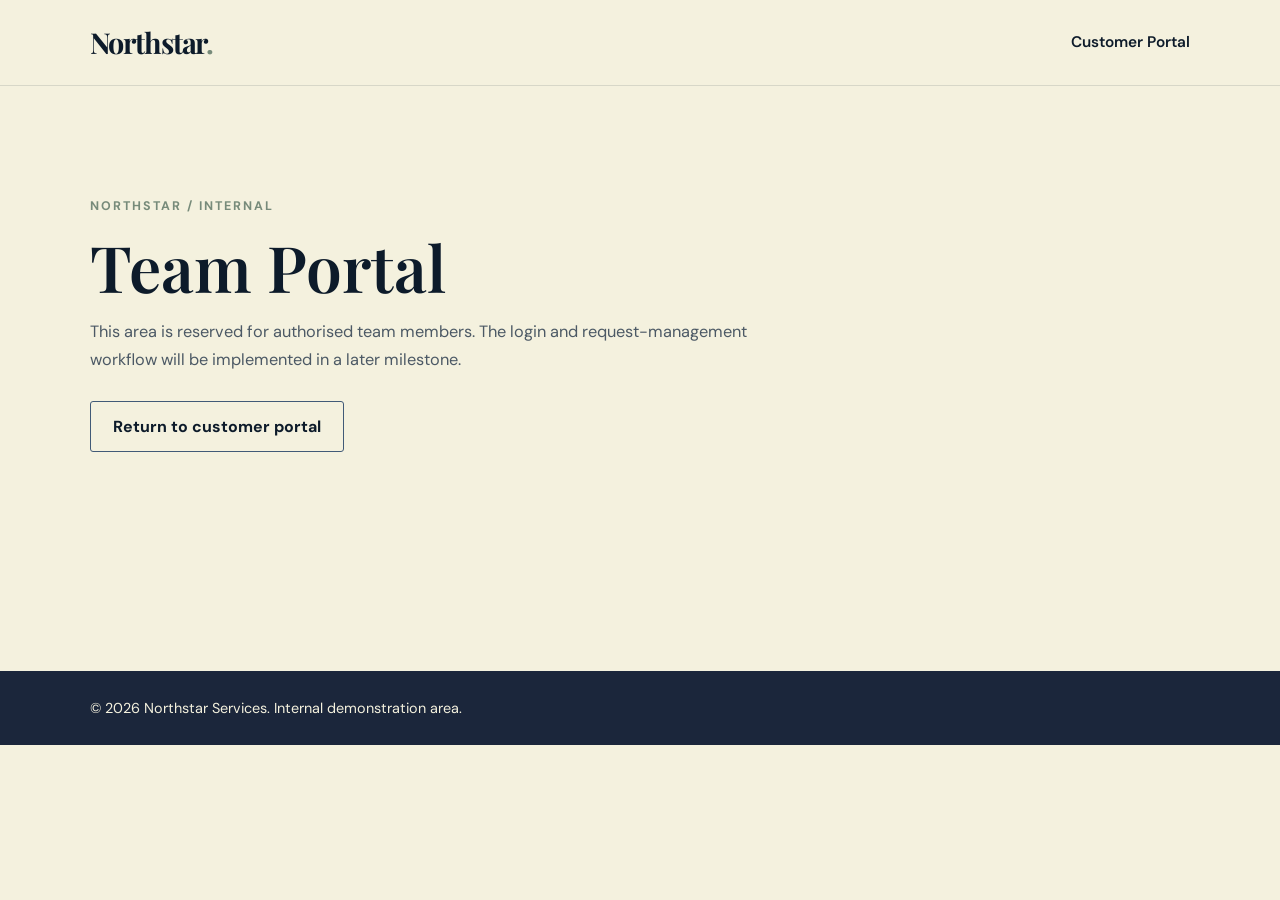
==== admin.html @ 4a646332 "Initial project foundation and documentation Set up the initial customer and team portal pages, shar" ====
<!DOCTYPE html>
<html lang="en">
<head>
  <meta charset="UTF-8">
  <meta name="viewport" content="width=device-width, initial-scale=1.0">
  <meta name="description" content="Northstar Services team portal.">
  <title>Team Portal | Northstar Services</title>
  <link rel="preconnect" href="https://fonts.googleapis.com">
  <link rel="preconnect" href="https://fonts.gstatic.com" crossorigin>
  <link href="https://fonts.googleapis.com/css2?family=DM+Sans:wght@400;500;600;700&family=Playfair+Display:wght@500;600;700&display=swap" rel="stylesheet">
  <link rel="stylesheet" href="styles.css">
</head>
<body>
  <header class="site-header">
    <a class="brand" href="index.html">Northstar<span>.</span></a>
    <nav class="main-nav" aria-label="Team navigation">
      <a href="index.html">Customer Portal</a>
    </nav>
  </header>
  <main class="portal-placeholder">
    <p class="eyebrow">NORTHSTAR / INTERNAL</p>
    <h1>Team Portal</h1>
    <p class="section-copy">This area is reserved for authorised team members. The login and request-management workflow will be implemented in a later milestone.</p>
    <a class="button button-secondary" href="index.html">Return to customer portal</a>
  </main>
  <footer class="site-footer">
    <p>© 2026 Northstar Services. Internal demonstration area.</p>
  </footer>
</body>
</html>
---- styles.css ----
:root {
  --deep-navy: #0D1B2A;
  --midnight-blue: #1B263B;
  --slate-blue: #415A77;
  --sage-green: #778B7A;
  --warm-beige: #D4C4AB;
  --ivory: #F4F1DE;
  --white: #FFFFFF;
  --body-font: 'DM Sans', sans-serif;
  --display-font: 'Playfair Display', serif;
}

* { box-sizing: border-box; }
html { scroll-behavior: smooth; }
body {
  margin: 0;
  background: var(--ivory);
  color: var(--deep-navy);
  font-family: var(--body-font);
  font-size: 16px;
  line-height: 1.7;
}
a { color: inherit; text-decoration: none; }
.site-header {
  min-height: 82px;
  padding: 18px 7%;
  display: flex;
  align-items: center;
  justify-content: space-between;
  gap: 28px;
  background: var(--ivory);
  border-bottom: 1px solid rgba(13, 27, 42, .12);
}
.brand {
  font-family: var(--display-font);
  font-size: 1.8rem;
  font-weight: 700;
  letter-spacing: -.04em;
}
.brand span { color: var(--sage-green); }
.main-nav { display: flex; align-items: center; flex-wrap: wrap; gap: 25px; }
.main-nav a { font-size: .96rem; font-weight: 600; }
.main-nav a:hover { color: var(--slate-blue); }
.team-link { padding: 9px 16px; border: 1px solid var(--slate-blue); border-radius: 3px; }
.hero {
  min-height: 490px;
  padding: 105px 7% 95px;
  display: flex;
  flex-direction: column;
  align-items: flex-start;
  justify-content: center;
  background: var(--deep-navy);
  color: var(--ivory);
}
.eyebrow { margin: 0 0 14px; color: var(--sage-green); font-size: .78rem; font-weight: 700; letter-spacing: .16em; }
.hero h1, .portal-placeholder h1 {
  max-width: 760px;
  margin: 0;
  font-family: var(--display-font);
  font-size: clamp(2.8rem, 6vw, 5.2rem);
  line-height: 1.12;
  font-weight: 600;
}
.hero h1 em { color: var(--warm-beige); font-weight: 500; }
.hero-copy { max-width: 590px; margin: 22px 0 30px; color: rgba(244, 241, 222, .82); font-size: 1.08rem; }
.button { display: inline-flex; align-items: center; justify-content: center; min-height: 48px; padding: 11px 22px; border-radius: 3px; font-weight: 700; }
.button-primary { background: var(--warm-beige); color: var(--deep-navy); }
.button-secondary { border: 1px solid var(--slate-blue); color: var(--deep-navy); }
.section { padding: 78px 7%; }
.section h2 { margin: 0; font-family: var(--display-font); font-size: clamp(2rem, 4vw, 3rem); line-height: 1.2; }
.section-copy { max-width: 690px; margin: 15px 0 0; color: #4c5965; font-size: 1.02rem; }
.section-soft { background: #e8e4d4; }
.portal-placeholder { min-height: 65vh; padding: 110px 7%; }
.portal-placeholder h1 { font-size: clamp(2.8rem, 5vw, 4.4rem); }
.portal-placeholder .section-copy { margin-bottom: 28px; }
.site-footer {
  padding: 25px 7%;
  display: flex;
  justify-content: space-between;
  align-items: center;
  flex-wrap: wrap;
  gap: 12px;
  background: var(--midnight-blue);
  color: var(--ivory);
  font-size: .9rem;
}
.site-footer p { margin: 0; }
.site-footer a { color: var(--warm-beige); font-weight: 600; }
@media (max-width: 760px) {
  .site-header { align-items: flex-start; flex-direction: column; }
  .main-nav { gap: 12px 18px; }
  .hero { min-height: 430px; padding-top: 75px; padding-bottom: 75px; }
  .section { padding-top: 58px; padding-bottom: 58px; }
}
@media (max-width: 430px) {
  .main-nav { flex-direction: column; align-items: flex-start; }
  .hero h1 { font-size: 2.65rem; }
}
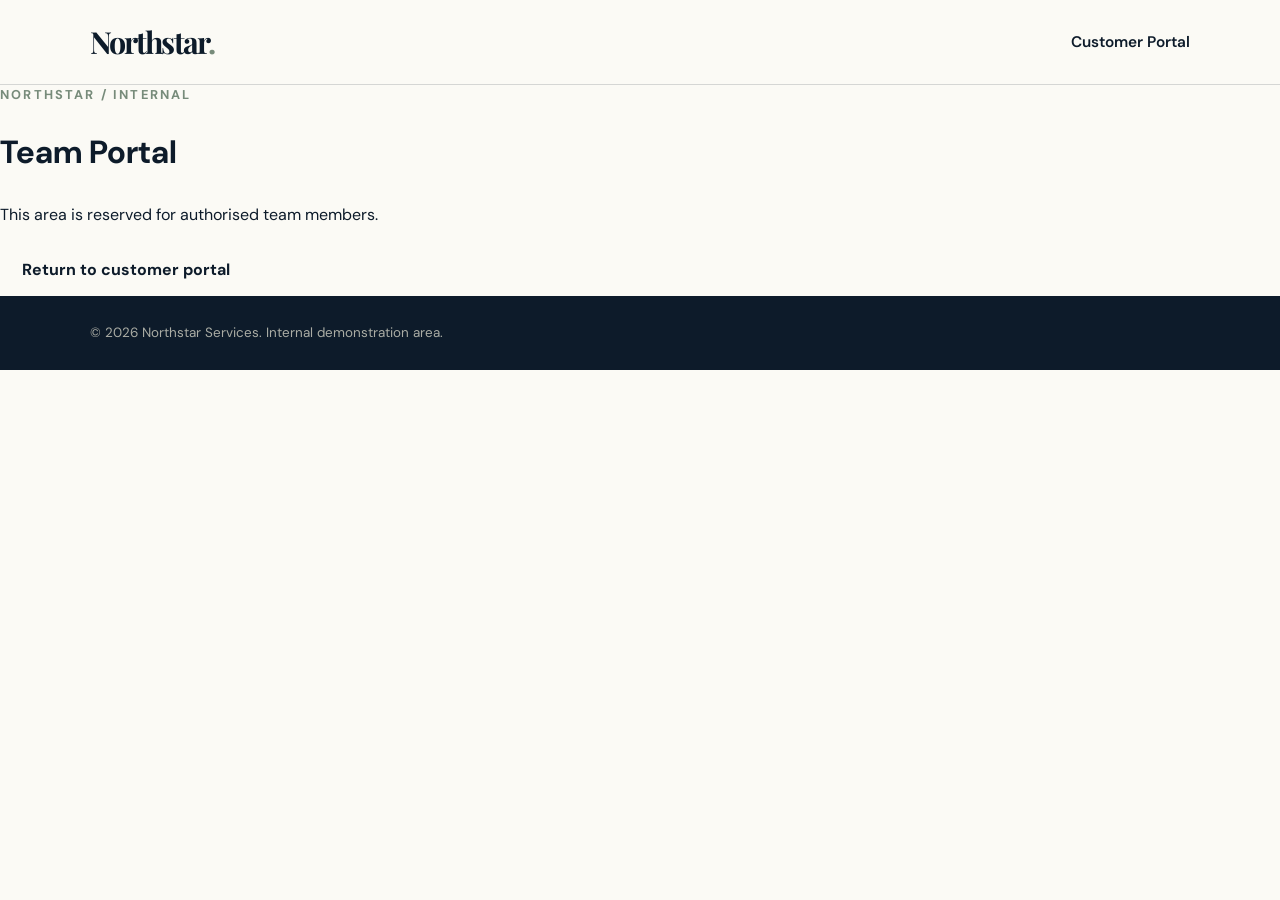
==== commit a81dc625: "Build core customer portal Implemented customer navigation, hero section, image-led service cards, r" ====
--- a/admin.html
+++ b/admin.html
@@ -1,5 +1,6 @@
 <!DOCTYPE html>
 <html lang="en">
+
 <head>
   <meta charset="UTF-8">
   <meta name="viewport" content="width=device-width, initial-scale=1.0">
@@ -7,9 +8,12 @@
   <title>Team Portal | Northstar Services</title>
   <link rel="preconnect" href="https://fonts.googleapis.com">
   <link rel="preconnect" href="https://fonts.gstatic.com" crossorigin>
-  <link href="https://fonts.googleapis.com/css2?family=DM+Sans:wght@400;500;600;700&family=Playfair+Display:wght@500;600;700&display=swap" rel="stylesheet">
+  <link
+    href="https://fonts.googleapis.com/css2?family=DM+Sans:wght@400;500;600;700&family=Playfair+Display:wght@500;600;700&display=swap"
+    rel="stylesheet">
   <link rel="stylesheet" href="styles.css">
 </head>
+
 <body>
   <header class="site-header">
     <a class="brand" href="index.html">Northstar<span>.</span></a>
@@ -20,11 +24,12 @@
   <main class="portal-placeholder">
     <p class="eyebrow">NORTHSTAR / INTERNAL</p>
     <h1>Team Portal</h1>
-    <p class="section-copy">This area is reserved for authorised team members. The login and request-management workflow will be implemented in a later milestone.</p>
+    <p class="section-copy">This area is reserved for authorised team members.</p>
     <a class="button button-secondary" href="index.html">Return to customer portal</a>
   </main>
   <footer class="site-footer">
     <p>© 2026 Northstar Services. Internal demonstration area.</p>
   </footer>
 </body>
-</html>
+
+</html>
--- a/styles.css
+++ b/styles.css
@@ -5,94 +5,141 @@
   --sage-green: #778B7A;
   --warm-beige: #D4C4AB;
   --ivory: #F4F1DE;
+  --paper: #FBFAF5;
   --white: #FFFFFF;
+  --ink-muted: #59636B;
+  --line: rgba(13, 27, 42, .16);
   --body-font: 'DM Sans', sans-serif;
-  --display-font: 'Playfair Display', serif;
+  --display-font: 'Playfair Display', Georgia, serif;
 }
-
 * { box-sizing: border-box; }
-html { scroll-behavior: smooth; }
-body {
-  margin: 0;
-  background: var(--ivory);
-  color: var(--deep-navy);
-  font-family: var(--body-font);
-  font-size: 16px;
-  line-height: 1.7;
+html { scroll-behavior: smooth; scroll-padding-top: 90px; }
+body { margin: 0; background: var(--paper); color: var(--deep-navy); font-family: var(--body-font); font-size: 16px; line-height: 1.7; }
+a { color: inherit; text-decoration: none; }
+button, input, select, textarea { font: inherit; }
+.site-header { min-height: 82px; padding: 16px 7%; display: flex; align-items: center; justify-content: space-between; gap: 28px; background: var(--paper); border-bottom: 1px solid var(--line); position: relative; z-index: 5; }
+.brand, .footer-brand { font-family: var(--display-font); font-size: 1.9rem; font-weight: 700; letter-spacing: -.06em; }
+.brand span, .footer-brand span { color: var(--sage-green); }
+.main-nav { display: flex; align-items: center; flex-wrap: wrap; gap: clamp(14px, 2.4vw, 32px); }
+.main-nav a { font-size: .96rem; font-weight: 600; transition: color .2s ease; }
+.main-nav a:hover { color: var(--sage-green); }
+.main-nav .team-link { padding: 9px 15px; border: 1px solid var(--slate-blue); border-radius: 2px; }
+.team-link span { margin-left: 5px; color: var(--sage-green); }
+.hero { min-height: 620px; display: grid; grid-template-columns: 1.05fr .95fr; position: relative; background: var(--deep-navy); color: var(--ivory); overflow: hidden; }
+.hero-content { padding: 100px 6vw 72px 7vw; display: flex; flex-direction: column; align-items: flex-start; justify-content: center; position: relative; z-index: 1; }
+.eyebrow { margin: 0 0 16px; color: var(--sage-green); font-size: .8rem; font-weight: 700; letter-spacing: .17em; line-height: 1.5; }
+.light-eyebrow { color: #B5C4B4; }
+.hero h1, .section h2, .about-content h2, .contact-intro h2 { margin: 0; font-family: var(--display-font); font-weight: 500; letter-spacing: -.035em; line-height: 1.1; }
+.hero h1 { max-width: 650px; font-size: clamp(3.2rem, 5.5vw, 5.5rem); }
+.hero h1 em, .section h2 em, .contact-intro h2 em { color: var(--warm-beige); font-weight: 500; }
+.hero-copy { max-width: 510px; margin: 24px 0 30px; color: rgba(244,241,222,.82); font-size: 1.08rem; line-height: 1.8; }
+.hero-actions { display: flex; align-items: center; flex-wrap: wrap; gap: 25px; }
+.button { min-height: 50px; padding: 12px 22px; border: 0; border-radius: 2px; display: inline-flex; align-items: center; justify-content: center; gap: 18px; font-weight: 700; cursor: pointer; transition: transform .2s ease, background .2s ease; }
+.button:hover { transform: translateY(-2px); }
+.button-primary { background: var(--warm-beige); color: var(--deep-navy); }
+.button-primary:hover { background: var(--ivory); }
+.text-link { font-weight: 700; border-bottom: 1px solid currentColor; padding-bottom: 4px; }
+.light-link { color: var(--ivory); }
+.hero-note { display: flex; align-items: center; gap: 12px; margin-top: 62px; color: rgba(244,241,222,.66); font-size: .82rem; letter-spacing: .035em; }
+.note-line { width: 35px; height: 1px; background: var(--sage-green); }
+.hero-visual { min-height: 620px; position: relative; background: #7c786a url('https://images.unsplash.com/photo-1600210492486-724fe5c67fb0?auto=format&fit=crop&w=1400&q=85') center/cover no-repeat; }
+.hero-visual::after { content: ""; position: absolute; inset: 0; background: linear-gradient(90deg, rgba(13,27,42,.18), transparent 35%), linear-gradient(0deg, rgba(13,27,42,.38), transparent 45%); }
+.image-caption { position: absolute; z-index: 1; left: 34px; right: 34px; bottom: 28px; display: flex; justify-content: space-between; gap: 12px; color: white; font-size: .75rem; font-weight: 700; letter-spacing: .1em; }
+.hero-index { position: absolute; bottom: 24px; left: 7%; color: rgba(244,241,222,.32); font-family: var(--display-font); font-size: 1.2rem; }
+.intro-strip { min-height: 112px; padding: 24px 7%; display: grid; grid-template-columns: 1fr 1.6fr 1fr; align-items: center; gap: 20px; border-bottom: 1px solid var(--line); }
+.intro-strip p { margin: 0; }
+.intro-strip > p:first-child { color: var(--slate-blue); font-size: .75rem; font-weight: 700; letter-spacing: .13em; }
+.intro-message { font-family: var(--display-font); font-size: clamp(1.25rem, 2vw, 1.7rem); }
+.intro-strip a { justify-self: end; font-size: .9rem; font-weight: 700; }
+.intro-strip a span { color: var(--sage-green); margin-left: 5px; }
+.section { padding: 105px 7%; }
+.services-section { background: var(--paper); }
+.section-heading { display: flex; align-items: end; justify-content: space-between; gap: 45px; margin-bottom: 48px; }
+.section h2, .contact-intro h2 { font-size: clamp(2.7rem, 4.5vw, 4.5rem); }
+.section h2 em, .contact-intro h2 em { color: var(--slate-blue); }
+.section-lead { max-width: 390px; margin: 0 0 6px; color: var(--ink-muted); font-size: 1.03rem; }
+.service-grid { display: grid; grid-template-columns: repeat(2, minmax(0, 1fr)); column-gap: 34px; row-gap: 58px; }
+.service-card { min-width: 0; }
+.service-image { display: block; width: 100%; aspect-ratio: 1.62 / 1; margin-bottom: 20px; background-color: #d8d1c3; background-position: center; background-size: cover; overflow: hidden; transition: filter .25s ease; }
+.service-image:hover { filter: saturate(1.08); }
+.image-home { background-image: url('https://images.unsplash.com/photo-1600210492486-724fe5c67fb0?auto=format&fit=crop&w=1100&q=85'); }
+.image-repairs { background-image: url('https://images.unsplash.com/photo-1621905251918-48416bd8575a?auto=format&fit=crop&w=1100&q=85'); }
+.image-cleaning { background-image: url('https://images.unsplash.com/photo-1581578731548-c64695cc6952?auto=format&fit=crop&w=1100&q=85'); }
+.image-business { background-image: url('https://images.unsplash.com/photo-1497366754035-f200968a6e72?auto=format&fit=crop&w=1100&q=85'); }
+.service-meta { display: flex; justify-content: space-between; gap: 12px; color: var(--sage-green); font-size: .73rem; font-weight: 700; letter-spacing: .11em; }
+.service-card h3 { margin: 9px 0 8px; font-family: var(--display-font); font-size: clamp(1.65rem, 2.6vw, 2.15rem); font-weight: 600; line-height: 1.2; }
+.service-card p { max-width: 550px; margin: 0 0 17px; color: var(--ink-muted); font-size: .98rem; }
+.service-link { display: inline-flex; align-items: center; gap: 12px; padding-bottom: 4px; border-bottom: 1px solid var(--warm-beige); font-size: .91rem; font-weight: 700; }
+.service-link span { color: var(--sage-green); transition: transform .2s ease; }
+.service-link:hover span { transform: translate(3px, -3px); }
+.service-disclaimer { margin: 42px 0 0; color: #727a7b; font-size: .82rem; }
+.about-band { padding: 90px 7%; display: grid; grid-template-columns: .7fr 1.5fr .8fr; align-items: center; gap: 35px; background: var(--midnight-blue); color: var(--ivory); }
+.about-mark { color: rgba(212,196,171,.22); font-family: var(--display-font); font-size: clamp(7rem, 15vw, 13rem); line-height: .8; }
+.about-content { max-width: 620px; }
+.about-content h2 { font-size: clamp(2.8rem, 4.6vw, 4.6rem); }
+.about-content > p:not(.eyebrow) { max-width: 540px; margin: 22px 0 25px; color: rgba(244,241,222,.78); font-size: 1.02rem; }
+.about-side-note { justify-self: end; align-self: end; color: #B5C4B4; font-size: .73rem; font-weight: 700; letter-spacing: .14em; line-height: 1.8; }
+.contact-section { display: grid; grid-template-columns: .85fr 1.15fr; gap: clamp(45px, 8vw, 120px); background: #EAE7D9; }
+.contact-intro > p:not(.eyebrow) { max-width: 390px; margin: 22px 0; color: var(--ink-muted); font-size: 1.02rem; }
+.contact-detail { display: flex; flex-direction: column; gap: 9px; margin-top: 42px; font-size: .94rem; line-height: 2; }
+.detail-label { color: var(--sage-green); font-size: .74rem; font-weight: 700; letter-spacing: .14em; }
+.enquiry-form { padding: 34px; background: var(--paper); border: 1px solid rgba(13,27,42,.1); }
+.form-heading { display: flex; justify-content: space-between; gap: 12px; padding-bottom: 20px; margin-bottom: 24px; border-bottom: 1px solid var(--line); font-size: .75rem; font-weight: 700; letter-spacing: .1em; }
+.form-heading span:last-child { color: var(--ink-muted); font-size: .67rem; text-align: right; }
+.form-row { display: grid; grid-template-columns: 1fr 1fr; gap: 18px; }
+.enquiry-form label { display: block; margin-bottom: 19px; font-size: .9rem; font-weight: 700; }
+.enquiry-form input, .enquiry-form select, .enquiry-form textarea { width: 100%; margin-top: 8px; padding: 13px 14px; border: 1px solid #c9c9bd; border-radius: 2px; outline: none; background: white; color: var(--deep-navy); font-size: .94rem; font-weight: 400; }
+.enquiry-form input:focus, .enquiry-form select:focus, .enquiry-form textarea:focus { border-color: var(--slate-blue); box-shadow: 0 0 0 3px rgba(65,90,119,.12); }
+.enquiry-form textarea { resize: vertical; min-height: 125px; }
+.form-submit-row { display: flex; align-items: center; justify-content: space-between; gap: 20px; }
+.form-submit-row p { max-width: 290px; margin: 0; color: var(--ink-muted); font-size: .78rem; line-height: 1.6; }
+.button-dark { background: var(--deep-navy); color: var(--ivory); white-space: nowrap; }
+.button-dark:hover { background: var(--slate-blue); }
+.form-feedback { min-height: 1.5em; margin: 14px 0 0; color: var(--slate-blue); font-size: .86rem; }
+.site-footer { padding: 26px 7%; display: flex; justify-content: space-between; align-items: center; flex-wrap: wrap; gap: 15px; background: var(--deep-navy); color: var(--ivory); }
+.footer-brand { font-size: 1.55rem; }
+.site-footer p { margin: 0; color: rgba(244,241,222,.68); font-size: .84rem; }
+.site-footer > a:last-child { color: var(--warm-beige); font-size: .9rem; font-weight: 700; }
+@media (max-width: 900px) {
+  .hero { grid-template-columns: 1fr .8fr; }
+  .hero-content { padding-left: 6%; }
+  .intro-strip { grid-template-columns: 1fr 1.4fr; }
+  .intro-strip a { grid-column: 2; justify-self: start; }
+  .about-band { grid-template-columns: .5fr 1.5fr; }
+  .about-side-note { grid-column: 2; justify-self: start; }
+  .contact-section { gap: 40px; }
 }
-a { color: inherit; text-decoration: none; }
-.site-header {
-  min-height: 82px;
-  padding: 18px 7%;
-  display: flex;
-  align-items: center;
-  justify-content: space-between;
-  gap: 28px;
-  background: var(--ivory);
-  border-bottom: 1px solid rgba(13, 27, 42, .12);
+@media (max-width: 700px) {
+  .site-header { align-items: flex-start; flex-direction: column; padding: 15px 6%; }
+  .main-nav { width: 100%; gap: 10px 18px; }
+  .main-nav a { font-size: .88rem; }
+  .hero { grid-template-columns: 1fr; }
+  .hero-content { min-height: 500px; padding: 75px 7% 60px; }
+  .hero-visual { min-height: 300px; }
+  .hero-index { display: none; }
+  .intro-strip { grid-template-columns: 1fr; gap: 8px; padding: 25px 7%; }
+  .intro-strip a { grid-column: 1; }
+  .section { padding: 72px 7%; }
+  .section-heading { align-items: flex-start; flex-direction: column; gap: 18px; }
+  .service-grid { column-gap: 20px; row-gap: 42px; }
+  .about-band { grid-template-columns: 1fr; padding: 70px 7%; }
+  .about-mark { font-size: 6rem; }
+  .about-side-note { grid-column: 1; }
+  .contact-section { grid-template-columns: 1fr; }
 }
-.brand {
-  font-family: var(--display-font);
-  font-size: 1.8rem;
-  font-weight: 700;
-  letter-spacing: -.04em;
+@media (max-width: 480px) {
+  .main-nav { gap: 8px 14px; }
+  .main-nav .team-link { padding: 6px 9px; }
+  .hero h1 { font-size: 3rem; }
+  .hero-content { min-height: 470px; }
+  .hero-actions { align-items: flex-start; flex-direction: column; gap: 18px; }
+  .hero-note { margin-top: 40px; font-size: .75rem; }
+  .service-grid { grid-template-columns: 1fr; }
+  .service-image { aspect-ratio: 1.5 / 1; }
+  .form-row { grid-template-columns: 1fr; gap: 0; }
+  .enquiry-form { padding: 22px 18px; }
+  .form-heading { flex-direction: column; }
+  .form-heading span:last-child { text-align: left; }
+  .form-submit-row { align-items: flex-start; flex-direction: column; }
+  .site-footer { align-items: flex-start; flex-direction: column; }
 }
-.brand span { color: var(--sage-green); }
-.main-nav { display: flex; align-items: center; flex-wrap: wrap; gap: 25px; }
-.main-nav a { font-size: .96rem; font-weight: 600; }
-.main-nav a:hover { color: var(--slate-blue); }
-.team-link { padding: 9px 16px; border: 1px solid var(--slate-blue); border-radius: 3px; }
-.hero {
-  min-height: 490px;
-  padding: 105px 7% 95px;
-  display: flex;
-  flex-direction: column;
-  align-items: flex-start;
-  justify-content: center;
-  background: var(--deep-navy);
-  color: var(--ivory);
-}
-.eyebrow { margin: 0 0 14px; color: var(--sage-green); font-size: .78rem; font-weight: 700; letter-spacing: .16em; }
-.hero h1, .portal-placeholder h1 {
-  max-width: 760px;
-  margin: 0;
-  font-family: var(--display-font);
-  font-size: clamp(2.8rem, 6vw, 5.2rem);
-  line-height: 1.12;
-  font-weight: 600;
-}
-.hero h1 em { color: var(--warm-beige); font-weight: 500; }
-.hero-copy { max-width: 590px; margin: 22px 0 30px; color: rgba(244, 241, 222, .82); font-size: 1.08rem; }
-.button { display: inline-flex; align-items: center; justify-content: center; min-height: 48px; padding: 11px 22px; border-radius: 3px; font-weight: 700; }
-.button-primary { background: var(--warm-beige); color: var(--deep-navy); }
-.button-secondary { border: 1px solid var(--slate-blue); color: var(--deep-navy); }
-.section { padding: 78px 7%; }
-.section h2 { margin: 0; font-family: var(--display-font); font-size: clamp(2rem, 4vw, 3rem); line-height: 1.2; }
-.section-copy { max-width: 690px; margin: 15px 0 0; color: #4c5965; font-size: 1.02rem; }
-.section-soft { background: #e8e4d4; }
-.portal-placeholder { min-height: 65vh; padding: 110px 7%; }
-.portal-placeholder h1 { font-size: clamp(2.8rem, 5vw, 4.4rem); }
-.portal-placeholder .section-copy { margin-bottom: 28px; }
-.site-footer {
-  padding: 25px 7%;
-  display: flex;
-  justify-content: space-between;
-  align-items: center;
-  flex-wrap: wrap;
-  gap: 12px;
-  background: var(--midnight-blue);
-  color: var(--ivory);
-  font-size: .9rem;
-}
-.site-footer p { margin: 0; }
-.site-footer a { color: var(--warm-beige); font-weight: 600; }
-@media (max-width: 760px) {
-  .site-header { align-items: flex-start; flex-direction: column; }
-  .main-nav { gap: 12px 18px; }
-  .hero { min-height: 430px; padding-top: 75px; padding-bottom: 75px; }
-  .section { padding-top: 58px; padding-bottom: 58px; }
-}
-@media (max-width: 430px) {
-  .main-nav { flex-direction: column; align-items: flex-start; }
-  .hero h1 { font-size: 2.65rem; }
-}
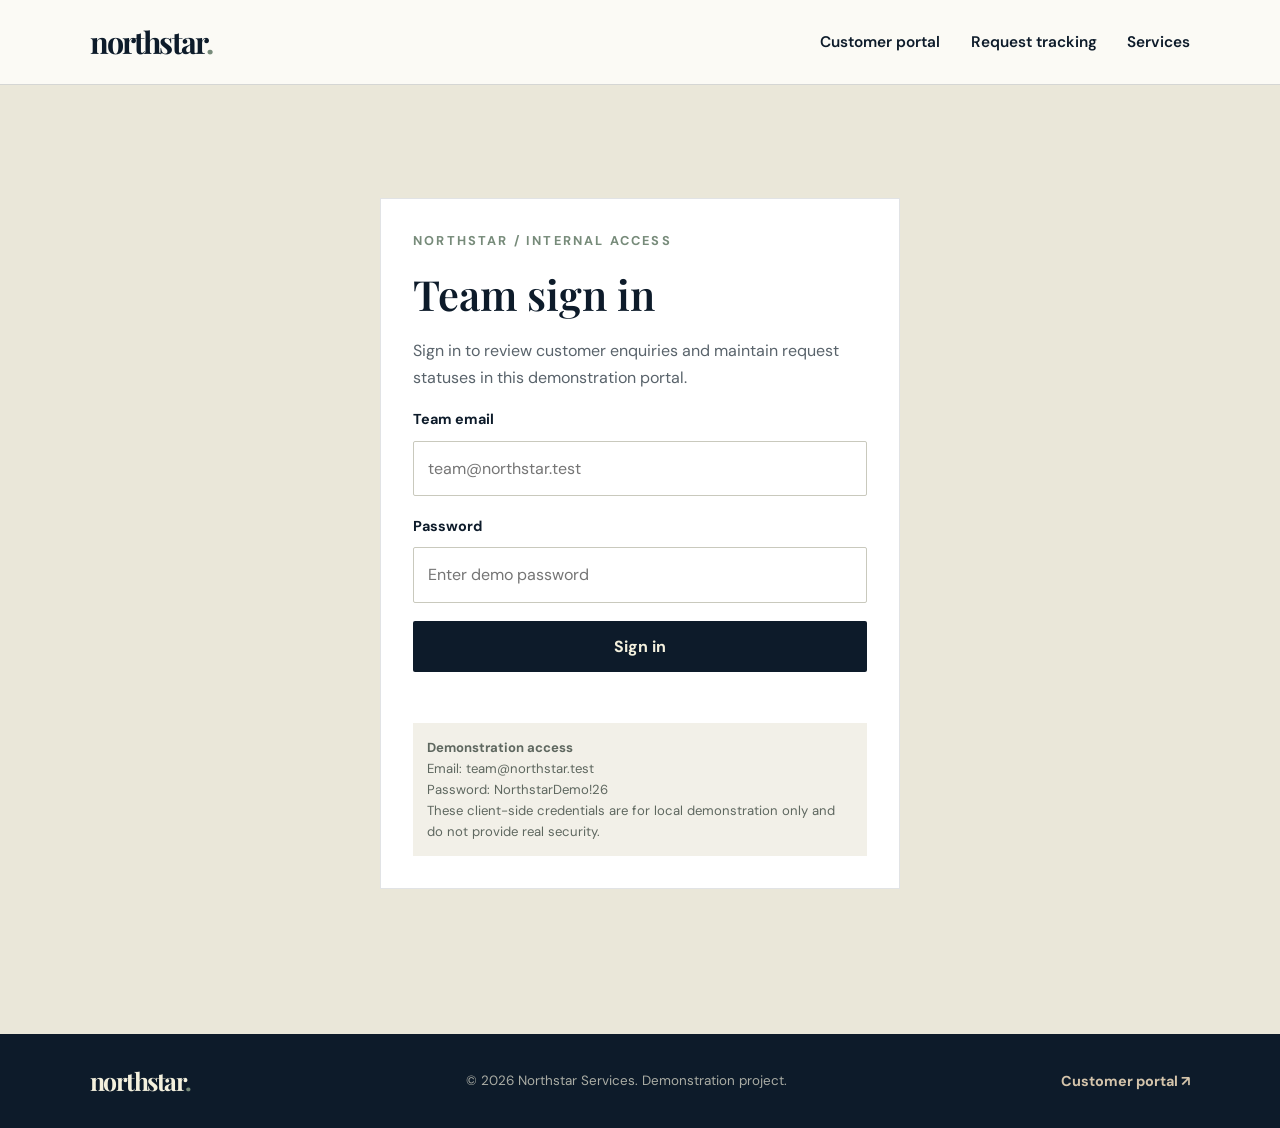
==== commit 7d7a4834: "Team Dashboard Demo login, request overview, search, filters and status management." ====
--- a/admin.html
+++ b/admin.html
@@ -1,35 +1,68 @@
 <!DOCTYPE html>
 <html lang="en">
-
 <head>
   <meta charset="UTF-8">
   <meta name="viewport" content="width=device-width, initial-scale=1.0">
-  <meta name="description" content="Northstar Services team portal.">
+  <meta name="description" content="Northstar Services internal request management demonstration.">
   <title>Team Portal | Northstar Services</title>
   <link rel="preconnect" href="https://fonts.googleapis.com">
   <link rel="preconnect" href="https://fonts.gstatic.com" crossorigin>
-  <link
-    href="https://fonts.googleapis.com/css2?family=DM+Sans:wght@400;500;600;700&family=Playfair+Display:wght@500;600;700&display=swap"
-    rel="stylesheet">
+  <link href="https://fonts.googleapis.com/css2?family=DM+Sans:wght@400;500;600;700&family=Playfair+Display:wght@500;600;700&display=swap" rel="stylesheet">
   <link rel="stylesheet" href="styles.css">
+  <script src="admin.js" defer></script>
 </head>
-
 <body>
   <header class="site-header">
-    <a class="brand" href="index.html">Northstar<span>.</span></a>
+    <a class="brand" href="index.html">northstar<span>.</span></a>
     <nav class="main-nav" aria-label="Team navigation">
-      <a href="index.html">Customer Portal</a>
+      <a href="index.html">Customer portal</a>
+      <a href="index.html#track-request">Request tracking</a>
+      <a href="index.html#services">Services</a>
     </nav>
   </header>
-  <main class="portal-placeholder">
-    <p class="eyebrow">NORTHSTAR / INTERNAL</p>
-    <h1>Team Portal</h1>
-    <p class="section-copy">This area is reserved for authorised team members.</p>
-    <a class="button button-secondary" href="index.html">Return to customer portal</a>
+
+  <main class="portal-page">
+    <section class="login-wrap" id="login-view">
+      <form class="login-panel" id="login-form">
+        <p class="eyebrow">NORTHSTAR / INTERNAL ACCESS</p>
+        <h1>Team sign in</h1>
+        <p>Sign in to review customer enquiries and maintain request statuses in this demonstration portal.</p>
+        <label for="team-email">Team email</label>
+        <input id="team-email" name="email" type="email" autocomplete="username" placeholder="team@northstar.test" required>
+        <label for="team-password">Password</label>
+        <input id="team-password" name="password" type="password" autocomplete="current-password" placeholder="Enter demo password" required>
+        <button class="button button-dark" type="submit">Sign in</button>
+        <p class="login-message" id="login-message" role="alert" aria-live="polite"></p>
+        <div class="demo-note"><strong>Demonstration access</strong><br>Email: team@northstar.test<br>Password: NorthstarDemo!26<br>These client-side credentials are for local demonstration only and do not provide real security.</div>
+      </form>
+    </section>
+
+    <section id="dashboard-view" hidden>
+      <div class="portal-heading">
+        <div><p class="eyebrow">NORTHSTAR / OPERATIONS</p><h1>Enquiry dashboard</h1><p>Review submitted requests and keep their statuses up to date.</p></div>
+        <button class="button button-secondary" id="logout-button" type="button">Sign out</button>
+      </div>
+      <div class="dashboard-stats" aria-label="Request summary">
+        <article class="stat-card"><span>Total requests</span><strong id="stat-total">0</strong></article>
+        <article class="stat-card"><span>Received</span><strong id="stat-received">0</strong></article>
+        <article class="stat-card"><span>In progress</span><strong id="stat-progress">0</strong></article>
+        <article class="stat-card"><span>Completed</span><strong id="stat-completed">0</strong></article>
+      </div>
+      <div class="dashboard-panel">
+        <div class="dashboard-toolbar">
+          <div class="filter-field"><label for="request-search">Search requests</label><input id="request-search" type="search" placeholder="Name, reference, email or service"></div>
+          <div class="filter-field"><label for="status-filter">Status</label><select id="status-filter"><option value="all">All statuses</option><option>Received</option><option>In Review</option><option>In Progress</option><option>Completed</option><option>Closed</option></select></div>
+          <div class="filter-field"><label for="service-filter">Service</label><select id="service-filter"><option value="all">All services</option><option>Home care & upkeep</option><option>Repairs & maintenance</option><option>Cleaning & refresh</option><option>Business support</option><option>Not sure yet</option></select></div>
+        </div>
+        <div class="request-list" id="request-list" aria-live="polite"></div>
+      </div>
+    </section>
   </main>
+
   <footer class="site-footer">
-    <p>© 2026 Northstar Services. Internal demonstration area.</p>
+    <a class="footer-brand" href="index.html">northstar<span>.</span></a>
+    <p>© <span id="current-year">2026</span> Northstar Services. Demonstration project.</p>
+    <a href="index.html">Customer portal ↗</a>
   </footer>
 </body>
-
 </html>
--- a/styles.css
+++ b/styles.css
@@ -143,3 +143,53 @@
   .form-submit-row { align-items: flex-start; flex-direction: column; }
   .site-footer { align-items: flex-start; flex-direction: column; }
 }
+
+
+/* Request tracking and internal dashboard */
+.tracking-section { display: grid; grid-template-columns: .85fr 1.15fr; gap: clamp(40px, 8vw, 110px); align-items: start; background: var(--paper); }
+.tracking-copy > p:not(.eyebrow) { max-width: 430px; color: var(--ink-muted); font-size: 1rem; }
+.tracking-copy h2 { font-size: clamp(2.6rem, 4.4vw, 4.2rem); }
+.tracking-copy h2 em { color: var(--slate-blue); }
+.tracking-form, .dashboard-panel, .login-panel { padding: 32px; border: 1px solid rgba(13,27,42,.12); background: #fff; }
+.tracking-form label, .filter-field label, .login-panel label { display: block; margin-bottom: 9px; font-size: .9rem; font-weight: 700; }
+.tracking-input-row { display: flex; gap: 12px; }
+.tracking-input-row input, .filter-field input, .filter-field select, .login-panel input { width: 100%; min-width: 0; padding: 13px 14px; border: 1px solid #c9c9bd; border-radius: 2px; background: #fff; color: var(--deep-navy); font: inherit; }
+.tracking-feedback { min-height: 1.5em; color: #9a4d3d; font-size: .88rem; }
+.tracking-result { margin-top: 18px; padding: 20px; border-left: 3px solid var(--sage-green); background: #f4f5ef; }
+.tracking-result h3 { margin: 0 0 12px; font: 600 1.35rem var(--display-font); }
+.tracking-result p { margin: 7px 0; color: var(--ink-muted); font-size: .9rem; }
+.portal-page { min-height: calc(100vh - 150px); padding: 58px 7% 90px; background: #EAE7D9; }
+.portal-heading { display: flex; align-items: end; justify-content: space-between; gap: 24px; margin-bottom: 32px; }
+.portal-heading h1 { margin: 8px 0 0; font: 600 clamp(2.5rem, 5vw, 4.2rem)/1.08 var(--display-font); }
+.portal-heading p { margin: 0; color: var(--ink-muted); }
+.login-wrap { max-width: 520px; margin: 55px auto; }
+.login-panel h1 { margin: 8px 0 12px; font: 600 2.6rem var(--display-font); }
+.login-panel > p:not(.eyebrow) { color: var(--ink-muted); line-height: 1.7; }
+.login-panel input { margin-bottom: 18px; }
+.login-panel .button { width: 100%; justify-content: center; }
+.login-message { min-height: 1.5em; margin: 12px 0 0; color: #9a4d3d; font-size: .88rem; }
+.demo-note { margin-top: 18px; padding: 14px; background: #f2f0e8; color: #5e675f; font-size: .82rem; line-height: 1.6; }
+.dashboard-stats { display: grid; grid-template-columns: repeat(4, 1fr); gap: 14px; margin-bottom: 22px; }
+.stat-card { padding: 20px; background: var(--deep-navy); color: var(--ivory); }
+.stat-card span { display: block; color: #c4cfc6; font-size: .77rem; letter-spacing: .08em; text-transform: uppercase; }
+.stat-card strong { display: block; margin-top: 8px; font: 600 2rem var(--display-font); }
+.dashboard-toolbar { display: grid; grid-template-columns: minmax(220px, 1.5fr) repeat(2, minmax(150px, .7fr)); gap: 14px; margin-bottom: 20px; }
+.request-list { display: grid; gap: 12px; }
+.request-card { padding: 22px; border: 1px solid rgba(13,27,42,.1); background: #fff; }
+.request-card-top { display: flex; align-items: flex-start; justify-content: space-between; gap: 20px; }
+.request-card h3 { margin: 0 0 5px; font: 600 1.35rem var(--display-font); }
+.request-meta { color: var(--ink-muted); font-size: .83rem; }
+.request-message { margin: 15px 0; color: #46515b; line-height: 1.6; overflow-wrap: anywhere; }
+.request-actions { display: flex; align-items: center; flex-wrap: wrap; gap: 10px; padding-top: 14px; border-top: 1px solid #e8e7df; }
+.request-actions label { font-size: .82rem; font-weight: 700; }
+.request-actions select { padding: 9px 11px; border: 1px solid #c9c9bd; background: #fff; color: var(--deep-navy); font: inherit; }
+.status-pill { display: inline-flex; padding: 6px 10px; background: #edf1eb; color: #415c48; font-size: .76rem; font-weight: 700; }
+.status-pill[data-status="In Review"] { background: #f4efe2; color: #80652e; }
+.status-pill[data-status="In Progress"] { background: #e9eef3; color: #415a77; }
+.status-pill[data-status="Completed"] { background: #e8f1e8; color: #356044; }
+.status-pill[data-status="Closed"] { background: #eeeae7; color: #6d625b; }
+.empty-state { padding: 35px; text-align: center; color: var(--ink-muted); background: #fff; }
+.portal-placeholder { min-height: 65vh; padding: 90px 7%; background: #EAE7D9; }
+.portal-placeholder h1 { font: 600 clamp(2.8rem, 5vw, 4.5rem) var(--display-font); }
+@media (max-width: 760px) { .tracking-section { grid-template-columns: 1fr; } .dashboard-stats { grid-template-columns: repeat(2, 1fr); } .dashboard-toolbar { grid-template-columns: 1fr 1fr; } .dashboard-toolbar .filter-field:first-child { grid-column: 1 / -1; } }
+@media (max-width: 520px) { .tracking-form, .dashboard-panel, .login-panel { padding: 22px 18px; } .tracking-input-row { flex-direction: column; } .portal-page { padding: 42px 6% 65px; } .portal-heading { align-items: flex-start; flex-direction: column; } .dashboard-toolbar { grid-template-columns: 1fr; } .dashboard-toolbar .filter-field:first-child { grid-column: auto; } .request-card-top { flex-direction: column; gap: 10px; } .request-actions { align-items: flex-start; flex-direction: column; } }
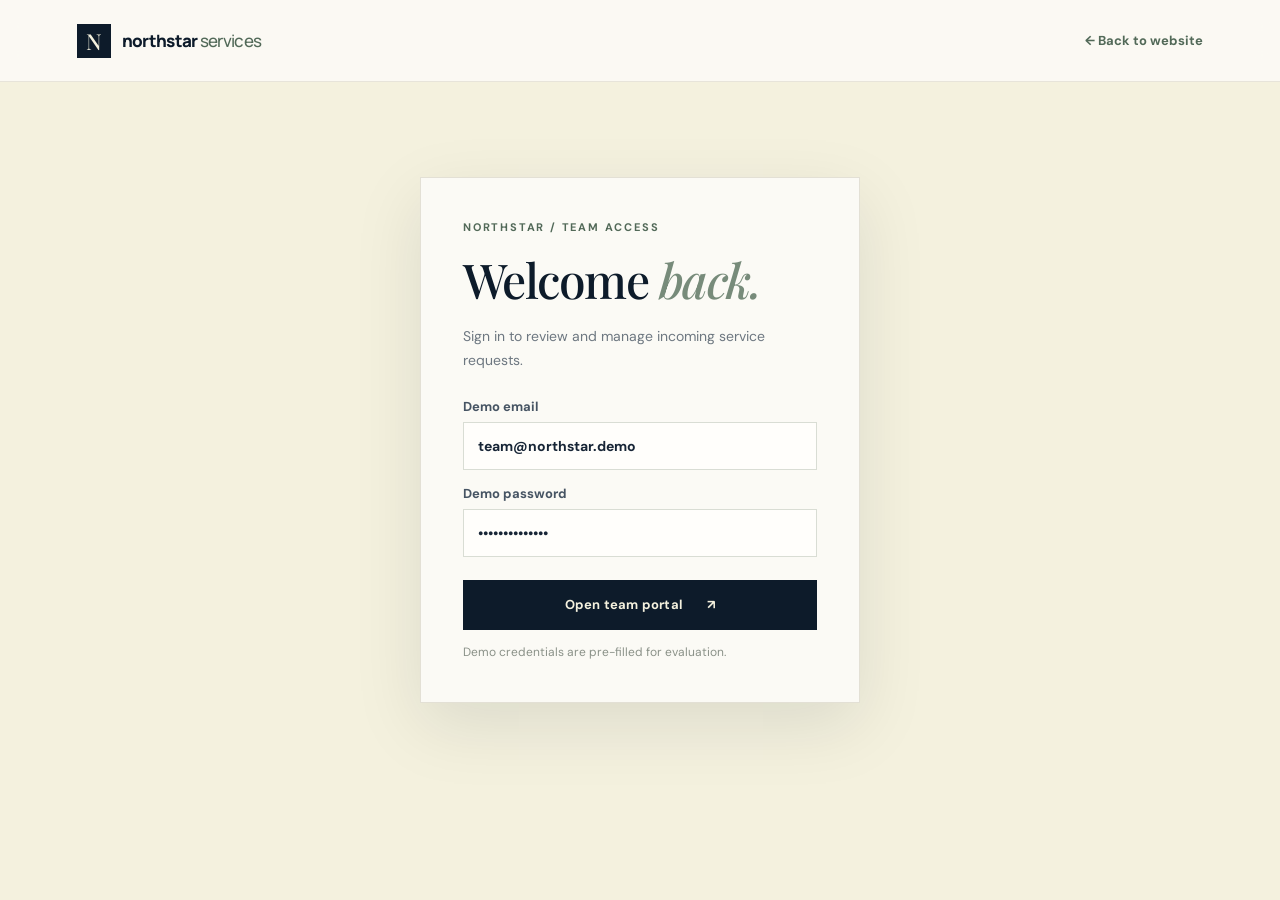
==== commit 11c4b3fe: "Finalize project documentation" ====
--- a/admin.html
+++ b/admin.html
@@ -1,68 +1,84 @@
 <!DOCTYPE html>
 <html lang="en">
+
 <head>
   <meta charset="UTF-8">
   <meta name="viewport" content="width=device-width, initial-scale=1.0">
-  <meta name="description" content="Northstar Services internal request management demonstration.">
-  <title>Team Portal | Northstar Services</title>
+  <meta name="description" content="Northstar Services team request management demo.">
+  <title>Team Portal — Northstar Services</title>
   <link rel="preconnect" href="https://fonts.googleapis.com">
   <link rel="preconnect" href="https://fonts.gstatic.com" crossorigin>
-  <link href="https://fonts.googleapis.com/css2?family=DM+Sans:wght@400;500;600;700&family=Playfair+Display:wght@500;600;700&display=swap" rel="stylesheet">
+  <link
+    href="https://fonts.googleapis.com/css2?family=DM+Sans:wght@400;500;600;700&family=Playfair+Display:ital,wght@0,500;0,600;0,700;1,500;1,600&family=Manrope:wght@400;500;600;700;800&display=swap"
+    rel="stylesheet">
   <link rel="stylesheet" href="styles.css">
-  <script src="admin.js" defer></script>
 </head>
-<body>
-  <header class="site-header">
-    <a class="brand" href="index.html">northstar<span>.</span></a>
-    <nav class="main-nav" aria-label="Team navigation">
-      <a href="index.html">Customer portal</a>
-      <a href="index.html#track-request">Request tracking</a>
-      <a href="index.html#services">Services</a>
-    </nav>
-  </header>
 
-  <main class="portal-page">
-    <section class="login-wrap" id="login-view">
-      <form class="login-panel" id="login-form">
-        <p class="eyebrow">NORTHSTAR / INTERNAL ACCESS</p>
-        <h1>Team sign in</h1>
-        <p>Sign in to review customer enquiries and maintain request statuses in this demonstration portal.</p>
-        <label for="team-email">Team email</label>
-        <input id="team-email" name="email" type="email" autocomplete="username" placeholder="team@northstar.test" required>
-        <label for="team-password">Password</label>
-        <input id="team-password" name="password" type="password" autocomplete="current-password" placeholder="Enter demo password" required>
-        <button class="button button-dark" type="submit">Sign in</button>
-        <p class="login-message" id="login-message" role="alert" aria-live="polite"></p>
-        <div class="demo-note"><strong>Demonstration access</strong><br>Email: team@northstar.test<br>Password: NorthstarDemo!26<br>These client-side credentials are for local demonstration only and do not provide real security.</div>
+<body class="admin-body">
+  <header class="site-header admin-header"><a class="brand" href="index.html"><span
+        class="brand-mark">N</span><span>northstar<span class="brand-light"> services</span></span></a><a
+      class="back-link" href="index.html">← Back to website</a></header>
+  <main class="admin-main section-wrap">
+    <section id="loginPanel" class="login-panel">
+      <div class="eyebrow">NORTHSTAR / TEAM ACCESS</div>
+      <h1>Welcome <em>back.</em></h1>
+      <p>Sign in to review and manage incoming service requests.</p>
+      <form id="loginForm"><label>Demo email<input name="email" type="email" required
+            value="team@northstar.demo"></label><label>Demo password<input name="password" type="password" required
+            value="NorthstarDemo1"></label><button class="btn btn-dark" type="submit">Open team portal
+          <span>↗</span></button><small class="demo-note">Demo credentials are pre-filled for evaluation.</small>
+        <div class="form-alert" id="loginAlert" role="alert"></div>
       </form>
     </section>
-
-    <section id="dashboard-view" hidden>
-      <div class="portal-heading">
-        <div><p class="eyebrow">NORTHSTAR / OPERATIONS</p><h1>Enquiry dashboard</h1><p>Review submitted requests and keep their statuses up to date.</p></div>
-        <button class="button button-secondary" id="logout-button" type="button">Sign out</button>
+    <section id="dashboardPanel" hidden>
+      <div class="admin-title-row">
+        <div>
+          <div class="eyebrow">NORTHSTAR / OPERATIONS</div>
+          <h1>Request <em>overview.</em></h1>
+          <p>Review enquiries and keep each request moving.</p>
+        </div><button class="btn btn-outline" id="logoutBtn">Sign out</button>
       </div>
-      <div class="dashboard-stats" aria-label="Request summary">
-        <article class="stat-card"><span>Total requests</span><strong id="stat-total">0</strong></article>
-        <article class="stat-card"><span>Received</span><strong id="stat-received">0</strong></article>
-        <article class="stat-card"><span>In progress</span><strong id="stat-progress">0</strong></article>
-        <article class="stat-card"><span>Completed</span><strong id="stat-completed">0</strong></article>
+      <div class="stats-grid" id="statsGrid"></div>
+      <div class="toolbar">
+        <div class="search-box"><span>⌕</span><input id="adminSearch" type="search"
+            placeholder="Search name, reference or service..." aria-label="Search requests"></div><select
+          id="statusFilter" aria-label="Filter by status">
+          <option value="all">All statuses</option>
+          <option>New</option>
+          <option>In Review</option>
+          <option>In Progress</option>
+          <option>Resolved</option>
+          <option>Closed</option>
+        </select><button class="btn btn-outline export-btn" id="exportBtn">Export CSV ↓</button>
       </div>
-      <div class="dashboard-panel">
-        <div class="dashboard-toolbar">
-          <div class="filter-field"><label for="request-search">Search requests</label><input id="request-search" type="search" placeholder="Name, reference, email or service"></div>
-          <div class="filter-field"><label for="status-filter">Status</label><select id="status-filter"><option value="all">All statuses</option><option>Received</option><option>In Review</option><option>In Progress</option><option>Completed</option><option>Closed</option></select></div>
-          <div class="filter-field"><label for="service-filter">Service</label><select id="service-filter"><option value="all">All services</option><option>Home care & upkeep</option><option>Repairs & maintenance</option><option>Cleaning & refresh</option><option>Business support</option><option>Not sure yet</option></select></div>
-        </div>
-        <div class="request-list" id="request-list" aria-live="polite"></div>
+      <div class="table-wrap">
+        <table>
+          <thead>
+            <tr>
+              <th>REQUEST</th>
+              <th>CUSTOMER</th>
+              <th>SERVICE</th>
+              <th>SUBMITTED</th>
+              <th>STATUS</th>
+              <th>ACTION</th>
+            </tr>
+          </thead>
+          <tbody id="requestRows"></tbody>
+        </table>
+        <div id="emptyState" class="empty-state" hidden>No requests match your search.</div>
       </div>
     </section>
   </main>
+  <div class="modal-backdrop" id="detailModal" hidden>
+    <section class="modal detail-modal" role="dialog" aria-modal="true" aria-labelledby="detailTitle"><button
+        class="modal-close" data-close-modal aria-label="Close request details">×</button>
+      <div class="eyebrow">REQUEST DETAILS</div>
+      <h2 id="detailTitle">Review <em>request.</em></h2>
+      <div id="detailContent"></div>
+    </section>
+  </div>
+  <div class="toast" id="toast" role="status" aria-live="polite"></div>
+  <script src="app.js"></script>
+</body>
 
-  <footer class="site-footer">
-    <a class="footer-brand" href="index.html">northstar<span>.</span></a>
-    <p>© <span id="current-year">2026</span> Northstar Services. Demonstration project.</p>
-    <a href="index.html">Customer portal ↗</a>
-  </footer>
-</body>
 </html>
--- a/styles.css
+++ b/styles.css
@@ -1,195 +1,63 @@
-:root {
-  --deep-navy: #0D1B2A;
-  --midnight-blue: #1B263B;
-  --slate-blue: #415A77;
-  --sage-green: #778B7A;
-  --warm-beige: #D4C4AB;
-  --ivory: #F4F1DE;
-  --paper: #FBFAF5;
-  --white: #FFFFFF;
-  --ink-muted: #59636B;
-  --line: rgba(13, 27, 42, .16);
-  --body-font: 'DM Sans', sans-serif;
-  --display-font: 'Playfair Display', Georgia, serif;
-}
-* { box-sizing: border-box; }
-html { scroll-behavior: smooth; scroll-padding-top: 90px; }
-body { margin: 0; background: var(--paper); color: var(--deep-navy); font-family: var(--body-font); font-size: 16px; line-height: 1.7; }
-a { color: inherit; text-decoration: none; }
-button, input, select, textarea { font: inherit; }
-.site-header { min-height: 82px; padding: 16px 7%; display: flex; align-items: center; justify-content: space-between; gap: 28px; background: var(--paper); border-bottom: 1px solid var(--line); position: relative; z-index: 5; }
-.brand, .footer-brand { font-family: var(--display-font); font-size: 1.9rem; font-weight: 700; letter-spacing: -.06em; }
-.brand span, .footer-brand span { color: var(--sage-green); }
-.main-nav { display: flex; align-items: center; flex-wrap: wrap; gap: clamp(14px, 2.4vw, 32px); }
-.main-nav a { font-size: .96rem; font-weight: 600; transition: color .2s ease; }
-.main-nav a:hover { color: var(--sage-green); }
-.main-nav .team-link { padding: 9px 15px; border: 1px solid var(--slate-blue); border-radius: 2px; }
-.team-link span { margin-left: 5px; color: var(--sage-green); }
-.hero { min-height: 620px; display: grid; grid-template-columns: 1.05fr .95fr; position: relative; background: var(--deep-navy); color: var(--ivory); overflow: hidden; }
-.hero-content { padding: 100px 6vw 72px 7vw; display: flex; flex-direction: column; align-items: flex-start; justify-content: center; position: relative; z-index: 1; }
-.eyebrow { margin: 0 0 16px; color: var(--sage-green); font-size: .8rem; font-weight: 700; letter-spacing: .17em; line-height: 1.5; }
-.light-eyebrow { color: #B5C4B4; }
-.hero h1, .section h2, .about-content h2, .contact-intro h2 { margin: 0; font-family: var(--display-font); font-weight: 500; letter-spacing: -.035em; line-height: 1.1; }
-.hero h1 { max-width: 650px; font-size: clamp(3.2rem, 5.5vw, 5.5rem); }
-.hero h1 em, .section h2 em, .contact-intro h2 em { color: var(--warm-beige); font-weight: 500; }
-.hero-copy { max-width: 510px; margin: 24px 0 30px; color: rgba(244,241,222,.82); font-size: 1.08rem; line-height: 1.8; }
-.hero-actions { display: flex; align-items: center; flex-wrap: wrap; gap: 25px; }
-.button { min-height: 50px; padding: 12px 22px; border: 0; border-radius: 2px; display: inline-flex; align-items: center; justify-content: center; gap: 18px; font-weight: 700; cursor: pointer; transition: transform .2s ease, background .2s ease; }
-.button:hover { transform: translateY(-2px); }
-.button-primary { background: var(--warm-beige); color: var(--deep-navy); }
-.button-primary:hover { background: var(--ivory); }
-.text-link { font-weight: 700; border-bottom: 1px solid currentColor; padding-bottom: 4px; }
-.light-link { color: var(--ivory); }
-.hero-note { display: flex; align-items: center; gap: 12px; margin-top: 62px; color: rgba(244,241,222,.66); font-size: .82rem; letter-spacing: .035em; }
-.note-line { width: 35px; height: 1px; background: var(--sage-green); }
-.hero-visual { min-height: 620px; position: relative; background: #7c786a url('https://images.unsplash.com/photo-1600210492486-724fe5c67fb0?auto=format&fit=crop&w=1400&q=85') center/cover no-repeat; }
-.hero-visual::after { content: ""; position: absolute; inset: 0; background: linear-gradient(90deg, rgba(13,27,42,.18), transparent 35%), linear-gradient(0deg, rgba(13,27,42,.38), transparent 45%); }
-.image-caption { position: absolute; z-index: 1; left: 34px; right: 34px; bottom: 28px; display: flex; justify-content: space-between; gap: 12px; color: white; font-size: .75rem; font-weight: 700; letter-spacing: .1em; }
-.hero-index { position: absolute; bottom: 24px; left: 7%; color: rgba(244,241,222,.32); font-family: var(--display-font); font-size: 1.2rem; }
-.intro-strip { min-height: 112px; padding: 24px 7%; display: grid; grid-template-columns: 1fr 1.6fr 1fr; align-items: center; gap: 20px; border-bottom: 1px solid var(--line); }
-.intro-strip p { margin: 0; }
-.intro-strip > p:first-child { color: var(--slate-blue); font-size: .75rem; font-weight: 700; letter-spacing: .13em; }
-.intro-message { font-family: var(--display-font); font-size: clamp(1.25rem, 2vw, 1.7rem); }
-.intro-strip a { justify-self: end; font-size: .9rem; font-weight: 700; }
-.intro-strip a span { color: var(--sage-green); margin-left: 5px; }
-.section { padding: 105px 7%; }
-.services-section { background: var(--paper); }
-.section-heading { display: flex; align-items: end; justify-content: space-between; gap: 45px; margin-bottom: 48px; }
-.section h2, .contact-intro h2 { font-size: clamp(2.7rem, 4.5vw, 4.5rem); }
-.section h2 em, .contact-intro h2 em { color: var(--slate-blue); }
-.section-lead { max-width: 390px; margin: 0 0 6px; color: var(--ink-muted); font-size: 1.03rem; }
-.service-grid { display: grid; grid-template-columns: repeat(2, minmax(0, 1fr)); column-gap: 34px; row-gap: 58px; }
-.service-card { min-width: 0; }
-.service-image { display: block; width: 100%; aspect-ratio: 1.62 / 1; margin-bottom: 20px; background-color: #d8d1c3; background-position: center; background-size: cover; overflow: hidden; transition: filter .25s ease; }
-.service-image:hover { filter: saturate(1.08); }
-.image-home { background-image: url('https://images.unsplash.com/photo-1600210492486-724fe5c67fb0?auto=format&fit=crop&w=1100&q=85'); }
-.image-repairs { background-image: url('https://images.unsplash.com/photo-1621905251918-48416bd8575a?auto=format&fit=crop&w=1100&q=85'); }
-.image-cleaning { background-image: url('https://images.unsplash.com/photo-1581578731548-c64695cc6952?auto=format&fit=crop&w=1100&q=85'); }
-.image-business { background-image: url('https://images.unsplash.com/photo-1497366754035-f200968a6e72?auto=format&fit=crop&w=1100&q=85'); }
-.service-meta { display: flex; justify-content: space-between; gap: 12px; color: var(--sage-green); font-size: .73rem; font-weight: 700; letter-spacing: .11em; }
-.service-card h3 { margin: 9px 0 8px; font-family: var(--display-font); font-size: clamp(1.65rem, 2.6vw, 2.15rem); font-weight: 600; line-height: 1.2; }
-.service-card p { max-width: 550px; margin: 0 0 17px; color: var(--ink-muted); font-size: .98rem; }
-.service-link { display: inline-flex; align-items: center; gap: 12px; padding-bottom: 4px; border-bottom: 1px solid var(--warm-beige); font-size: .91rem; font-weight: 700; }
-.service-link span { color: var(--sage-green); transition: transform .2s ease; }
-.service-link:hover span { transform: translate(3px, -3px); }
-.service-disclaimer { margin: 42px 0 0; color: #727a7b; font-size: .82rem; }
-.about-band { padding: 90px 7%; display: grid; grid-template-columns: .7fr 1.5fr .8fr; align-items: center; gap: 35px; background: var(--midnight-blue); color: var(--ivory); }
-.about-mark { color: rgba(212,196,171,.22); font-family: var(--display-font); font-size: clamp(7rem, 15vw, 13rem); line-height: .8; }
-.about-content { max-width: 620px; }
-.about-content h2 { font-size: clamp(2.8rem, 4.6vw, 4.6rem); }
-.about-content > p:not(.eyebrow) { max-width: 540px; margin: 22px 0 25px; color: rgba(244,241,222,.78); font-size: 1.02rem; }
-.about-side-note { justify-self: end; align-self: end; color: #B5C4B4; font-size: .73rem; font-weight: 700; letter-spacing: .14em; line-height: 1.8; }
-.contact-section { display: grid; grid-template-columns: .85fr 1.15fr; gap: clamp(45px, 8vw, 120px); background: #EAE7D9; }
-.contact-intro > p:not(.eyebrow) { max-width: 390px; margin: 22px 0; color: var(--ink-muted); font-size: 1.02rem; }
-.contact-detail { display: flex; flex-direction: column; gap: 9px; margin-top: 42px; font-size: .94rem; line-height: 2; }
-.detail-label { color: var(--sage-green); font-size: .74rem; font-weight: 700; letter-spacing: .14em; }
-.enquiry-form { padding: 34px; background: var(--paper); border: 1px solid rgba(13,27,42,.1); }
-.form-heading { display: flex; justify-content: space-between; gap: 12px; padding-bottom: 20px; margin-bottom: 24px; border-bottom: 1px solid var(--line); font-size: .75rem; font-weight: 700; letter-spacing: .1em; }
-.form-heading span:last-child { color: var(--ink-muted); font-size: .67rem; text-align: right; }
-.form-row { display: grid; grid-template-columns: 1fr 1fr; gap: 18px; }
-.enquiry-form label { display: block; margin-bottom: 19px; font-size: .9rem; font-weight: 700; }
-.enquiry-form input, .enquiry-form select, .enquiry-form textarea { width: 100%; margin-top: 8px; padding: 13px 14px; border: 1px solid #c9c9bd; border-radius: 2px; outline: none; background: white; color: var(--deep-navy); font-size: .94rem; font-weight: 400; }
-.enquiry-form input:focus, .enquiry-form select:focus, .enquiry-form textarea:focus { border-color: var(--slate-blue); box-shadow: 0 0 0 3px rgba(65,90,119,.12); }
-.enquiry-form textarea { resize: vertical; min-height: 125px; }
-.form-submit-row { display: flex; align-items: center; justify-content: space-between; gap: 20px; }
-.form-submit-row p { max-width: 290px; margin: 0; color: var(--ink-muted); font-size: .78rem; line-height: 1.6; }
-.button-dark { background: var(--deep-navy); color: var(--ivory); white-space: nowrap; }
-.button-dark:hover { background: var(--slate-blue); }
-.form-feedback { min-height: 1.5em; margin: 14px 0 0; color: var(--slate-blue); font-size: .86rem; }
-.site-footer { padding: 26px 7%; display: flex; justify-content: space-between; align-items: center; flex-wrap: wrap; gap: 15px; background: var(--deep-navy); color: var(--ivory); }
-.footer-brand { font-size: 1.55rem; }
-.site-footer p { margin: 0; color: rgba(244,241,222,.68); font-size: .84rem; }
-.site-footer > a:last-child { color: var(--warm-beige); font-size: .9rem; font-weight: 700; }
-@media (max-width: 900px) {
-  .hero { grid-template-columns: 1fr .8fr; }
-  .hero-content { padding-left: 6%; }
-  .intro-strip { grid-template-columns: 1fr 1.4fr; }
-  .intro-strip a { grid-column: 2; justify-self: start; }
-  .about-band { grid-template-columns: .5fr 1.5fr; }
-  .about-side-note { grid-column: 2; justify-self: start; }
-  .contact-section { gap: 40px; }
-}
-@media (max-width: 700px) {
-  .site-header { align-items: flex-start; flex-direction: column; padding: 15px 6%; }
-  .main-nav { width: 100%; gap: 10px 18px; }
-  .main-nav a { font-size: .88rem; }
-  .hero { grid-template-columns: 1fr; }
-  .hero-content { min-height: 500px; padding: 75px 7% 60px; }
-  .hero-visual { min-height: 300px; }
-  .hero-index { display: none; }
-  .intro-strip { grid-template-columns: 1fr; gap: 8px; padding: 25px 7%; }
-  .intro-strip a { grid-column: 1; }
-  .section { padding: 72px 7%; }
-  .section-heading { align-items: flex-start; flex-direction: column; gap: 18px; }
-  .service-grid { column-gap: 20px; row-gap: 42px; }
-  .about-band { grid-template-columns: 1fr; padding: 70px 7%; }
-  .about-mark { font-size: 6rem; }
-  .about-side-note { grid-column: 1; }
-  .contact-section { grid-template-columns: 1fr; }
-}
-@media (max-width: 480px) {
-  .main-nav { gap: 8px 14px; }
-  .main-nav .team-link { padding: 6px 9px; }
-  .hero h1 { font-size: 3rem; }
-  .hero-content { min-height: 470px; }
-  .hero-actions { align-items: flex-start; flex-direction: column; gap: 18px; }
-  .hero-note { margin-top: 40px; font-size: .75rem; }
-  .service-grid { grid-template-columns: 1fr; }
-  .service-image { aspect-ratio: 1.5 / 1; }
-  .form-row { grid-template-columns: 1fr; gap: 0; }
-  .enquiry-form { padding: 22px 18px; }
-  .form-heading { flex-direction: column; }
-  .form-heading span:last-child { text-align: left; }
-  .form-submit-row { align-items: flex-start; flex-direction: column; }
-  .site-footer { align-items: flex-start; flex-direction: column; }
-}
+:root{--navy:#0D1B2A;--midnight:#1B263B;--slate:#415A77;--sage:#778B7A;--sage-dark:#526958;--beige:#D4C4AB;--cream:#F4F1DE;--paper:#fbfaf5;--white:#fffefb;--ink:#172536;--muted:#6d7780;--line:#e3e0d5;--serif:'Playfair Display',Georgia,serif;--sans:'DM Sans',sans-serif;--display:'Manrope',sans-serif;--shadow:0 22px 65px rgba(13,27,42,.10)}
+*{box-sizing:border-box}html{scroll-behavior:smooth;scroll-padding-top:90px}body{margin:0;background:var(--paper);color:var(--ink);font-family:var(--sans);-webkit-font-smoothing:antialiased}button,input,select,textarea{font:inherit}button,a{-webkit-tap-highlight-color:transparent}a{color:inherit;text-decoration:none}button{cursor:pointer}button:focus-visible,a:focus-visible,input:focus-visible,select:focus-visible,textarea:focus-visible{outline:3px solid #778b7a80;outline-offset:3px} [hidden]{display:none!important}.section-wrap{width:min(1160px,88%);margin-inline:auto}
+.announcement{background:var(--navy);color:#e9e7dc;text-align:center;padding:10px 16px;font-size:9px;letter-spacing:1.8px;font-weight:700}.announcement span{color:#b9c6b6;letter-spacing:.5px;margin-left:12px;font-weight:400}.site-header{height:82px;padding:0 6%;display:flex;align-items:center;justify-content:space-between;background:#fbfaf5ed;backdrop-filter:blur(14px);border-bottom:1px solid #e7e4da;position:sticky;top:0;z-index:20}.brand{display:flex;align-items:center;gap:11px;font-family:var(--display);font-size:17px;font-weight:800;letter-spacing:-.7px;color:var(--navy)}.brand-mark{height:34px;width:34px;display:grid;place-items:center;background:var(--navy);color:var(--cream);font-family:var(--serif);font-size:22px;font-weight:500}.brand-light{font-weight:500;color:var(--sage-dark)}.main-nav{display:flex;align-items:center;gap:36px}.main-nav>a{font-size:11px;color:#4d5966;transition:color .2s}.main-nav>a:hover{color:var(--sage-dark)}.main-nav .nav-cta{background:var(--navy);color:var(--cream);padding:13px 18px}.nav-cta span{margin-left:14px}.menu-toggle{display:none;border:0;background:none;font-size:22px;color:var(--navy)}
+.hero{display:grid;grid-template-columns:1fr .92fr;gap:8%;align-items:center;min-height:650px;padding-top:65px;padding-bottom:70px}.eyebrow{font-size:9px;letter-spacing:2.1px;font-weight:700;color:var(--sage-dark)}.eyebrow-line{display:inline-block;width:27px;height:1px;background:var(--sage);vertical-align:middle;margin-right:9px}.hero h1,.section-heading h2,.process-inner h2,.about-copy h2,.contact-inner h2{font-family:var(--serif);font-weight:500;letter-spacing:-2.2px;line-height:1.08}.hero h1{font-size:clamp(54px,6.1vw,82px);color:var(--navy);margin:25px 0 22px}.hero h1 em,.section-heading h2 em,.process-inner h2 em,.about-copy h2 em,.contact-inner h2 em,.modal h2 em,.login-panel h1 em,.admin-title-row h1 em,.submission-success h3 em{font-weight:500;color:var(--sage);font-style:italic}.hero-text{max-width:450px;color:#66717a;font-size:14px;line-height:1.95}.hero-actions{display:flex;gap:12px;flex-wrap:wrap;margin-top:30px}.btn{min-height:48px;display:inline-flex;align-items:center;justify-content:center;gap:25px;padding:0 21px;border:1px solid transparent;font-size:10px;font-weight:700;letter-spacing:.2px;transition:transform .2s,background .2s,border .2s}.btn:hover{transform:translateY(-2px)}.btn-dark{background:var(--navy);color:var(--cream)}.btn-dark:hover{background:var(--slate)}.btn-outline{background:transparent;border-color:#c8c9bf;color:var(--navy)}.btn-outline:hover{border-color:var(--sage);background:#778b7a0c}.btn-light{background:var(--cream);color:var(--navy)}.btn-large{min-height:56px;padding-inline:25px}.hero-proof{display:flex;align-items:center;gap:14px;margin-top:43px}.avatar-stack{display:flex}.avatar-stack span{height:31px;width:31px;border-radius:50%;display:grid;place-items:center;background:var(--beige);border:2px solid var(--paper);margin-left:-7px;color:var(--navy);font-size:9px;font-weight:700}.avatar-stack span:first-child{margin-left:0;background:var(--sage);color:white}.avatar-stack span:last-child{background:var(--midnight);color:white}.hero-proof p{font-size:10px;line-height:1.6;color:#7b858b;margin:0}.hero-proof strong{color:var(--navy);font-size:11px}.hero-art{height:480px;position:relative;padding:0 0 28px 28px}.hero-art:before{content:"";position:absolute;left:0;top:28px;right:28px;bottom:0;border:1px solid var(--beige)}.hero-image{position:absolute;inset:0 0 28px 28px;background:linear-gradient(180deg,#0d1b2a00 55%,#0d1b2a42),url('https://images.unsplash.com/photo-1600607687939-ce8a6c25118c?auto=format&fit=crop&w=1200&q=88') center/cover}.image-note{position:absolute;left:-12px;bottom:0;background:var(--cream);padding:18px 22px;display:flex;align-items:center;gap:13px;box-shadow:var(--shadow)}.note-icon{height:35px;width:35px;display:grid;place-items:center;background:var(--sage);color:white;font-size:18px}.image-note strong,.image-note small{display:block}.image-note strong{font-family:var(--serif);font-size:15px;font-weight:500;color:var(--navy)}.image-note small{font-size:9px;color:#737b78;margin-top:4px}.hero-index{position:absolute;right:12px;bottom:4px;color:var(--navy);font-size:10px;font-weight:700;letter-spacing:1px}.hero-index span{color:#9b9e94;font-weight:400}
+.trust-strip{background:var(--navy);padding:27px 7%;display:grid;grid-template-columns:repeat(4,1fr);gap:20px}.trust-strip div{display:flex;align-items:center;gap:14px;border-right:1px solid #ffffff24}.trust-strip div:last-child{border:0}.trust-strip strong{font-family:var(--serif);font-size:22px;color:var(--beige);font-weight:500}.trust-strip span{font-size:10px;color:#d2d7d2}.services-section{padding-top:105px;padding-bottom:110px}.section-heading{display:flex;justify-content:space-between;align-items:end;gap:30px;margin-bottom:38px}.section-heading h2,.about-copy h2{font-size:clamp(39px,4.3vw,55px);color:var(--navy);margin:15px 0 0}.section-heading>p{max-width:330px;color:var(--muted);font-size:12px;line-height:1.9;margin:0 0 4px}.service-grid{display:grid;grid-template-columns:repeat(3,1fr);gap:17px}.service-card{min-height:240px;padding:26px;background:var(--white);border:1px solid var(--line);display:flex;flex-direction:column;transition:transform .25s,box-shadow .25s,border-color .25s}.service-card:hover{transform:translateY(-5px);box-shadow:var(--shadow);border-color:#c4cbbb}.service-top{display:flex;justify-content:space-between;align-items:center;margin-bottom:24px}.service-icon{width:43px;height:43px;display:grid;place-items:center;background:#e9ede6;color:var(--sage-dark);font-size:21px}.service-number{font-size:10px;color:#a1a69d;letter-spacing:1px}.service-card h3{font-family:var(--serif);font-size:21px;font-weight:500;margin:0 0 9px;color:var(--navy)}.service-card p{font-size:11px;line-height:1.85;color:var(--muted);margin:0 0 20px}.service-card button{border:0;border-top:1px solid var(--line);padding:15px 0 0;background:none;text-align:left;font-size:10px;font-weight:700;cursor:pointer;margin-top:auto;color:var(--sage-dark)}.service-card button span{float:right;font-size:16px}
+.process-section{background:var(--midnight);color:var(--cream);padding:100px 0}.process-inner{display:grid;grid-template-columns:.85fr 1.15fr;gap:12%;align-items:center}.eyebrow-light{color:#c4d0bf}.process-inner h2,.contact-inner h2{font-size:clamp(43px,5vw,62px);margin:20px 0}.process-inner h2 em{color:#b8c8b5}.process-intro{color:#c0c8c6;max-width:310px;font-size:12px;line-height:1.9;margin-bottom:30px}.steps{border-top:1px solid #ffffff2c}.step{display:grid;grid-template-columns:55px 1fr;gap:16px;padding:24px 0;border-bottom:1px solid #ffffff2c}.step>span{font-family:var(--serif);font-size:23px;color:var(--beige)}.step h3{font-family:var(--serif);font-weight:500;font-size:18px;margin:0 0 6px}.step p{font-size:11px;line-height:1.8;color:#c0c8c6;margin:0;max-width:420px}.about-section{display:grid;grid-template-columns:1fr 1fr;gap:10%;align-items:center;padding-top:110px;padding-bottom:110px}.about-photo{height:420px;background:linear-gradient(0deg,#0d1b2a70,#0d1b2a00 60%),url('https://images.unsplash.com/photo-1600210492486-724fe5c67fb0?auto=format&fit=crop&w=1000&q=85') center/cover;position:relative}.about-photo span{position:absolute;bottom:22px;left:24px;color:white;font-size:9px;letter-spacing:2px}.about-copy h2{margin:17px 0 22px}.about-copy p{font-size:12px;color:var(--muted);line-height:2}.text-link{display:inline-block;margin-top:15px;padding-bottom:7px;border-bottom:1px solid var(--sage);font-size:11px;font-weight:700}.text-link span{margin-left:15px}.contact-section{background:var(--beige);padding:72px 0}.contact-inner{display:flex;align-items:center;justify-content:space-between}.contact-inner .eyebrow{color:var(--sage-dark)}.contact-inner h2{margin:14px 0;font-size:52px;color:var(--navy)}.contact-inner h2 em{color:var(--sage-dark)}.contact-inner p{font-size:12px;color:#4d5a57;margin:0}.site-footer{padding:43px 6% 22px;background:#eeecdf}.brand-footer{font-size:17px}.site-footer>p{font-size:10px;color:var(--muted);margin:14px 0 35px}.footer-bottom{border-top:1px solid #d9d6c9;padding-top:18px;display:flex;justify-content:space-between;gap:20px;font-size:10px;color:#737c78}.footer-bottom div{display:flex;gap:22px}
+.modal-backdrop{position:fixed;inset:0;background:#0d1b2ae8;z-index:50;display:grid;place-items:center;padding:20px;overflow-y:auto;backdrop-filter:blur(5px)}.modal-backdrop[hidden]{display:none}.modal{width:min(650px,100%);max-height:calc(100vh - 40px);overflow-y:auto;background:var(--paper);padding:42px;position:relative;box-shadow:0 25px 80px #0005}.modal-close{position:absolute;right:20px;top:16px;border:0;background:none;font-size:27px;cursor:pointer;color:#667066}.modal h2{font-family:var(--serif);font-weight:500;font-size:43px;letter-spacing:-1.5px;color:var(--navy);margin:12px 0}.modal-intro{font-size:11px;color:var(--muted);margin-bottom:25px;line-height:1.7}.form-grid{display:grid;grid-template-columns:1fr 1fr;gap:16px}.modal label,.login-panel label{display:block;font-size:10px;font-weight:700;color:#465463}.modal input,.modal select,.modal textarea,.login-panel input{width:100%;display:block;margin-top:7px;padding:13px;background:var(--white);border:1px solid #d9ddd4;outline:none;color:var(--ink);font-size:11px;border-radius:0}.modal input:focus,.modal select:focus,.modal textarea:focus,.login-panel input:focus{border-color:var(--sage-dark);box-shadow:0 0 0 3px #778b7a24}.modal textarea{resize:vertical}.full-field{grid-column:1/-1}.field-error{display:block;color:#a3473c;font-size:9px;font-weight:500;min-height:13px;margin-top:3px}.form-foot{display:flex;align-items:center;justify-content:space-between;gap:15px;margin-top:22px}.form-foot p{font-size:9px;color:var(--muted);max-width:220px;margin:0}.form-alert{font-size:10px;color:#a3473c;margin-top:12px}.form-alert:empty{display:none}.track-modal{width:min(500px,100%)}.track-modal form label{margin-bottom:15px}.track-modal form .btn{margin-top:7px}.track-result{margin-top:22px;padding:22px;background:#fffefb;border:1px solid var(--line);border-top:3px solid var(--sage)}.track-result-top{display:flex;justify-content:space-between;align-items:center;gap:12px}.track-kicker,.track-reference span,.success-meta span,.team-update>span{font-size:8px;letter-spacing:1.6px;font-weight:700;color:var(--sage-dark)}.track-result h3{font-family:var(--serif);font-size:23px;font-weight:500;color:var(--navy);margin:15px 0}.status-pill{display:inline-block;padding:6px 10px;background:#e8ede5;color:#536a55;font-size:9px;font-weight:700;letter-spacing:.3px}.status-new{background:#e9eee7;color:#526958}.status-in-review{background:#f0eadc;color:#806b43}.status-in-progress{background:#e6edf3;color:#415a77}.status-resolved,.status-closed{background:#e8ede5;color:#526958}.track-reference{background:var(--cream);padding:13px 15px;display:flex;justify-content:space-between;align-items:center;margin:14px 0}.track-reference strong{font-family:var(--display);font-size:13px;letter-spacing:1px;color:var(--navy)}.track-message{font-size:11px;line-height:1.8;color:#596671}.track-details{display:grid;grid-template-columns:1fr 1fr;border-top:1px solid var(--line);margin-top:15px;padding-top:13px}.track-details p{margin:0}.track-details span,.track-details strong{display:block;font-size:9px}.track-details span{color:#89918c;margin-bottom:5px}.track-details strong{color:var(--navy)}.team-update{margin-top:15px;padding:13px;background:#f0f2eb}.team-update p{font-size:10px;line-height:1.7;margin:6px 0 0;color:#53605b}.submission-success{text-align:center;padding:12px 0 0}.success-mark{height:54px;width:54px;display:grid;place-items:center;border-radius:50%;background:#e5ece3;color:var(--sage-dark);font-size:25px;margin:0 auto 17px}.submission-success h3{font-family:var(--serif);font-size:37px;font-weight:500;color:var(--navy);margin:9px 0}.success-copy{max-width:390px;margin:0 auto 22px;font-size:11px;line-height:1.8;color:var(--muted)}.reference-panel{background:var(--navy);padding:20px;color:var(--cream);display:flex;flex-direction:column;align-items:center;gap:9px}.reference-panel>span{font-size:8px;letter-spacing:2px;color:#c2cbbf}.reference-panel strong{font-family:var(--display);font-size:27px;letter-spacing:2px;color:white}.copy-reference{border:1px solid #ffffff55;background:transparent;color:var(--cream);padding:9px 14px;font-size:9px;font-weight:700}.reference-help{font-size:10px;line-height:1.7;color:#707b7a;max-width:380px;margin:16px auto}.success-meta{display:flex;justify-content:space-between;align-items:center;background:#e9ede6;padding:13px 15px;margin:18px 0;text-align:left}.success-meta strong{font-size:10px;color:var(--sage-dark)}.success-meta i{display:inline-block;width:7px;height:7px;border-radius:50%;background:var(--sage);margin-right:6px}.success-done{width:100%}.toast{position:fixed;right:24px;bottom:24px;background:var(--navy);color:white;padding:13px 18px;font-size:11px;box-shadow:0 8px 30px #0002;z-index:100;opacity:0;transform:translateY(12px);transition:.25s;pointer-events:none}.toast.show{opacity:1;transform:translateY(0)}
+/* Team portal */.admin-body{min-height:100vh;background:var(--cream)}.admin-header{position:static}.back-link{font-size:10px;color:var(--sage-dark);font-weight:700}.admin-main{padding-top:70px;padding-bottom:90px}.login-panel{max-width:440px;margin:25px auto;background:var(--paper);padding:42px;border:1px solid var(--line);box-shadow:var(--shadow)}.login-panel h1,.admin-title-row h1{font-family:var(--serif);font-size:48px;font-weight:500;letter-spacing:-1.5px;color:var(--navy);margin:13px 0}.login-panel>p,.admin-title-row p{font-size:11px;color:var(--muted);margin-bottom:25px;line-height:1.7}.login-panel label{margin-bottom:15px}.login-panel .btn{width:100%;margin-top:8px}.demo-note{display:block;color:#8a9188;font-size:9px;margin-top:14px}.admin-title-row{display:flex;justify-content:space-between;align-items:center;margin-bottom:30px}.admin-title-row p{margin:0}.stats-grid{display:grid;grid-template-columns:repeat(4,1fr);gap:14px;margin-bottom:27px}.stat-card{background:var(--paper);border:1px solid var(--line);padding:20px}.stat-card span{display:block;font-size:9px;color:var(--muted)}.stat-card strong{display:block;font-family:var(--serif);font-size:34px;font-weight:500;color:var(--navy);margin-top:7px}.toolbar{display:flex;gap:10px;margin-bottom:15px}.search-box{display:flex;align-items:center;gap:8px;flex:1;background:var(--paper);border:1px solid var(--line);padding:0 13px}.search-box span{font-size:20px;color:#8c968b}.search-box input{border:0;outline:0;background:transparent;width:100%;min-width:0;padding:12px 0;font-size:10px}.toolbar select{border:1px solid var(--line);background:var(--paper);padding:0 12px;font-size:10px;color:var(--ink)}.export-btn{white-space:nowrap}.table-wrap{background:var(--paper);border:1px solid var(--line);overflow-x:auto}table{width:100%;border-collapse:collapse;text-align:left;min-width:760px}th{font-size:8px;letter-spacing:1.2px;color:#7d8985;background:#eeecdf;padding:14px 17px}td{font-size:10px;padding:16px 17px;border-top:1px solid #ecece5}td strong{display:block;font-size:10px;color:var(--navy)}td small{display:block;color:#899087;font-size:9px}.table-action{border:0;background:none;color:var(--sage-dark);font-size:9px;font-weight:700;cursor:pointer}.empty-state{text-align:center;padding:35px;color:var(--muted);font-size:11px}.admin-footnote{font-size:9px;color:#92988f;margin-top:15px}.detail-modal{width:min(580px,100%)}.detail-list{display:grid;grid-template-columns:1fr 1fr;gap:14px;margin:20px 0}.detail-item{background:#eeecdf;padding:12px}.detail-item span{display:block;color:#858d82;font-size:8px;text-transform:uppercase;letter-spacing:1px}.detail-item strong{display:block;font-size:10px;margin-top:4px;overflow-wrap:anywhere;color:var(--navy)}.detail-wide{grid-column:1/-1}.detail-modal label{margin:15px 0}.detail-modal .btn{margin-top:10px}.status-select{max-width:100%}
+@media(max-width:850px){.hero{gap:4%;min-height:570px}.hero-art{height:400px}.main-nav{gap:20px}.trust-strip{padding-inline:6%}.trust-strip div{gap:8px}.trust-strip span{font-size:9px}.process-inner{gap:7%}.about-section{gap:7%}}
+@media(max-width:650px){.announcement{font-size:8px;line-height:1.7}.announcement span{display:block;margin:2px 0 0}.site-header{height:70px}.menu-toggle{display:block}.main-nav{display:none;position:absolute;top:70px;left:0;right:0;padding:18px 6%;background:var(--paper);border-bottom:1px solid var(--line);flex-direction:column;align-items:stretch;gap:16px}.main-nav.open{display:flex}.main-nav .nav-cta{display:flex;justify-content:space-between}.hero{grid-template-columns:1fr;padding-top:55px;padding-bottom:55px;gap:40px}.hero h1{font-size:55px}.hero-art{height:340px;margin-left:10px}.trust-strip{grid-template-columns:1fr 1fr;padding:20px 7%;row-gap:16px}.trust-strip div:nth-child(2){border:0}.services-section{padding-top:75px;padding-bottom:78px}.section-heading{display:block}.section-heading>p{margin-top:15px}.service-grid{grid-template-columns:1fr}.service-card{min-height:205px}.process-section{padding:75px 0}.process-inner{grid-template-columns:1fr;gap:45px}.about-section{grid-template-columns:1fr;padding-top:75px;padding-bottom:75px;gap:35px}.about-photo{height:310px}.contact-inner{align-items:flex-start;flex-direction:column;gap:25px}.contact-inner h2{font-size:47px}.footer-bottom{flex-direction:column}.footer-bottom div{flex-wrap:wrap}.modal{padding:34px 22px}.modal h2{font-size:36px}.form-grid{grid-template-columns:1fr}.full-field{grid-column:auto}.form-foot{align-items:flex-start;flex-direction:column}.form-foot p{max-width:none}.admin-main{padding-top:40px}.login-panel{padding:30px 23px}.stats-grid{grid-template-columns:1fr 1fr}.toolbar{flex-wrap:wrap}.search-box{flex-basis:100%;min-height:43px}.toolbar select{min-height:43px;flex:1}.export-btn{min-height:43px}.admin-title-row{align-items:flex-start;gap:15px}.admin-title-row h1{font-size:38px}.admin-title-row .btn{padding-inline:12px;min-height:40px}.detail-list{grid-template-columns:1fr}.detail-wide{grid-column:auto}.success-meta{align-items:flex-start;flex-direction:column;gap:8px}.reference-panel strong{font-size:24px}}
+@media(prefers-reduced-motion:reduce){*,*:before,*:after{scroll-behavior:auto!important;transition:none!important;animation:none!important}}
 
 
-/* Request tracking and internal dashboard */
-.tracking-section { display: grid; grid-template-columns: .85fr 1.15fr; gap: clamp(40px, 8vw, 110px); align-items: start; background: var(--paper); }
-.tracking-copy > p:not(.eyebrow) { max-width: 430px; color: var(--ink-muted); font-size: 1rem; }
-.tracking-copy h2 { font-size: clamp(2.6rem, 4.4vw, 4.2rem); }
-.tracking-copy h2 em { color: var(--slate-blue); }
-.tracking-form, .dashboard-panel, .login-panel { padding: 32px; border: 1px solid rgba(13,27,42,.12); background: #fff; }
-.tracking-form label, .filter-field label, .login-panel label { display: block; margin-bottom: 9px; font-size: .9rem; font-weight: 700; }
-.tracking-input-row { display: flex; gap: 12px; }
-.tracking-input-row input, .filter-field input, .filter-field select, .login-panel input { width: 100%; min-width: 0; padding: 13px 14px; border: 1px solid #c9c9bd; border-radius: 2px; background: #fff; color: var(--deep-navy); font: inherit; }
-.tracking-feedback { min-height: 1.5em; color: #9a4d3d; font-size: .88rem; }
-.tracking-result { margin-top: 18px; padding: 20px; border-left: 3px solid var(--sage-green); background: #f4f5ef; }
-.tracking-result h3 { margin: 0 0 12px; font: 600 1.35rem var(--display-font); }
-.tracking-result p { margin: 7px 0; color: var(--ink-muted); font-size: .9rem; }
-.portal-page { min-height: calc(100vh - 150px); padding: 58px 7% 90px; background: #EAE7D9; }
-.portal-heading { display: flex; align-items: end; justify-content: space-between; gap: 24px; margin-bottom: 32px; }
-.portal-heading h1 { margin: 8px 0 0; font: 600 clamp(2.5rem, 5vw, 4.2rem)/1.08 var(--display-font); }
-.portal-heading p { margin: 0; color: var(--ink-muted); }
-.login-wrap { max-width: 520px; margin: 55px auto; }
-.login-panel h1 { margin: 8px 0 12px; font: 600 2.6rem var(--display-font); }
-.login-panel > p:not(.eyebrow) { color: var(--ink-muted); line-height: 1.7; }
-.login-panel input { margin-bottom: 18px; }
-.login-panel .button { width: 100%; justify-content: center; }
-.login-message { min-height: 1.5em; margin: 12px 0 0; color: #9a4d3d; font-size: .88rem; }
-.demo-note { margin-top: 18px; padding: 14px; background: #f2f0e8; color: #5e675f; font-size: .82rem; line-height: 1.6; }
-.dashboard-stats { display: grid; grid-template-columns: repeat(4, 1fr); gap: 14px; margin-bottom: 22px; }
-.stat-card { padding: 20px; background: var(--deep-navy); color: var(--ivory); }
-.stat-card span { display: block; color: #c4cfc6; font-size: .77rem; letter-spacing: .08em; text-transform: uppercase; }
-.stat-card strong { display: block; margin-top: 8px; font: 600 2rem var(--display-font); }
-.dashboard-toolbar { display: grid; grid-template-columns: minmax(220px, 1.5fr) repeat(2, minmax(150px, .7fr)); gap: 14px; margin-bottom: 20px; }
-.request-list { display: grid; gap: 12px; }
-.request-card { padding: 22px; border: 1px solid rgba(13,27,42,.1); background: #fff; }
-.request-card-top { display: flex; align-items: flex-start; justify-content: space-between; gap: 20px; }
-.request-card h3 { margin: 0 0 5px; font: 600 1.35rem var(--display-font); }
-.request-meta { color: var(--ink-muted); font-size: .83rem; }
-.request-message { margin: 15px 0; color: #46515b; line-height: 1.6; overflow-wrap: anywhere; }
-.request-actions { display: flex; align-items: center; flex-wrap: wrap; gap: 10px; padding-top: 14px; border-top: 1px solid #e8e7df; }
-.request-actions label { font-size: .82rem; font-weight: 700; }
-.request-actions select { padding: 9px 11px; border: 1px solid #c9c9bd; background: #fff; color: var(--deep-navy); font: inherit; }
-.status-pill { display: inline-flex; padding: 6px 10px; background: #edf1eb; color: #415c48; font-size: .76rem; font-weight: 700; }
-.status-pill[data-status="In Review"] { background: #f4efe2; color: #80652e; }
-.status-pill[data-status="In Progress"] { background: #e9eef3; color: #415a77; }
-.status-pill[data-status="Completed"] { background: #e8f1e8; color: #356044; }
-.status-pill[data-status="Closed"] { background: #eeeae7; color: #6d625b; }
-.empty-state { padding: 35px; text-align: center; color: var(--ink-muted); background: #fff; }
-.portal-placeholder { min-height: 65vh; padding: 90px 7%; background: #EAE7D9; }
-.portal-placeholder h1 { font: 600 clamp(2.8rem, 5vw, 4.5rem) var(--display-font); }
-@media (max-width: 760px) { .tracking-section { grid-template-columns: 1fr; } .dashboard-stats { grid-template-columns: repeat(2, 1fr); } .dashboard-toolbar { grid-template-columns: 1fr 1fr; } .dashboard-toolbar .filter-field:first-child { grid-column: 1 / -1; } }
-@media (max-width: 520px) { .tracking-form, .dashboard-panel, .login-panel { padding: 22px 18px; } .tracking-input-row { flex-direction: column; } .portal-page { padding: 42px 6% 65px; } .portal-heading { align-items: flex-start; flex-direction: column; } .dashboard-toolbar { grid-template-columns: 1fr; } .dashboard-toolbar .filter-field:first-child { grid-column: auto; } .request-card-top { flex-direction: column; gap: 10px; } .request-actions { align-items: flex-start; flex-direction: column; } }
+/* Refinement pass 03 — image-led services, clearer team access and readable type */
+body{font-size:16px}
+.announcement{font-size:11px;letter-spacing:1.5px;padding:12px 16px}
+.main-nav>a{font-size:14px}
+.main-nav{gap:30px}
+.main-nav .team-nav{border:1px solid #aeb8ac;padding:12px 17px;color:var(--navy);font-weight:700;transition:background .2s,color .2s}
+.main-nav .team-nav:hover{background:#e9ede6;color:var(--navy)}
+.main-nav .nav-cta{font-size:14px;padding:13px 19px}
+.eyebrow{font-size:11px;letter-spacing:1.8px}
+.hero-text{font-size:16px;line-height:1.85}
+.btn{font-size:13px;min-height:50px}
+.hero-proof p{font-size:13px}.hero-proof strong{font-size:14px}
+.trust-strip span{font-size:13px}
+.section-heading>p{font-size:15px;line-height:1.8}
+.services-section{padding-top:100px;padding-bottom:112px}
+.section-heading{margin-bottom:42px}
+.service-grid{grid-template-columns:repeat(3,minmax(0,1fr));gap:24px}
+.service-card{padding:0;min-height:0;background:var(--white);border:1px solid #e2dfd4;overflow:hidden;display:flex;flex-direction:column;transition:transform .3s,box-shadow .3s,border-color .3s}
+.service-card:hover{transform:translateY(-6px);box-shadow:0 22px 48px rgba(13,27,42,.13);border-color:#bdc7b9}
+.service-photo{height:205px;position:relative;overflow:hidden;background:#e5e3d9}
+.service-photo:after{content:"";position:absolute;inset:45% 0 0;background:linear-gradient(0deg,rgba(13,27,42,.34),transparent)}
+.service-photo img{width:100%;height:100%;object-fit:cover;display:block;transition:transform .6s}
+.service-card:hover .service-photo img{transform:scale(1.045)}
+.service-number{position:absolute;z-index:1;right:16px;top:15px;background:rgba(244,241,222,.94);color:var(--navy);padding:7px 10px;font-size:12px;letter-spacing:1px;font-weight:700}
+.service-card-copy{padding:24px 25px 25px;display:flex;flex-direction:column;flex:1;min-height:220px}
+.service-category{font-size:11px;letter-spacing:1.8px;font-weight:700;color:var(--sage-dark);margin-bottom:10px}
+.service-card h3{font-size:25px;line-height:1.2;margin:0 0 11px}
+.service-card p{font-size:14px;line-height:1.8;color:#66717a;margin:0 0 22px}
+.service-card button{border:0;border-top:1px solid var(--line);padding:15px 0 0;background:none;text-align:left;font-size:14px;font-weight:700;cursor:pointer;margin-top:auto;color:var(--navy);letter-spacing:.1px}
+.service-card button:after{content:"";display:block;width:36px;height:1px;background:var(--sage);margin-top:8px;transition:width .25s}
+.service-card button:hover:after{width:72px}
+.process-intro{font-size:15px;line-height:1.85}
+.step h3{font-size:21px}.step p{font-size:14px;line-height:1.8}
+.about-copy p{font-size:15px;line-height:1.85}.text-link{font-size:14px}
+.contact-inner p{font-size:15px}
+.site-footer>p{font-size:13px}
+.footer-bottom{font-size:13px;align-items:center}.footer-bottom div{gap:26px}
+.footer-team-link{font-weight:700;color:var(--sage-dark);border-bottom:1px solid #aab7a6;padding-bottom:4px}
+.modal label,.login-panel label{font-size:13px}
+.modal input,.modal select,.modal textarea,.login-panel input{font-size:14px;padding:14px}
+.modal-intro{font-size:14px;line-height:1.7}.field-error{font-size:12px}.form-foot p{font-size:12px}.form-alert{font-size:13px}
+.track-result h3{font-size:27px}.track-message{font-size:14px}.track-reference span{font-size:10px}.track-reference strong{font-size:16px}
+.success-copy{font-size:14px}.reference-panel>span{font-size:10px}.reference-help{font-size:13px}.success-meta span,.success-meta strong{font-size:12px}
+.login-panel>p,.admin-title-row p{font-size:14px}.back-link{font-size:13px}.demo-note{font-size:12px}
+.stat-card span{font-size:12px}.toolbar select,.search-box input{font-size:13px}th{font-size:11px}td{font-size:13px}td strong{font-size:13px}td small{font-size:11px}.table-action{font-size:12px}.empty-state{font-size:14px}.admin-footnote{font-size:12px}.detail-item span{font-size:10px}.detail-item strong{font-size:13px}
+@media(max-width:850px){.service-grid{grid-template-columns:repeat(2,minmax(0,1fr))}.main-nav{gap:16px}.main-nav>a{font-size:13px}}
+@media(max-width:650px){.main-nav>a{font-size:15px}.main-nav .team-nav{text-align:center}.service-grid{grid-template-columns:1fr;gap:20px}.service-photo{height:220px}.service-card-copy{min-height:0}.service-card h3{font-size:24px}.service-card p{font-size:15px}.trust-strip span{font-size:12px}.footer-bottom{font-size:12px}.footer-bottom div{gap:17px}.footer-team-link{display:inline-block}}
+
+.contact-actions{display:flex;align-items:center;gap:26px;flex-wrap:wrap}.contact-team-link{font-size:14px;font-weight:700;color:var(--navy);border-bottom:1px solid #899b8c;padding:0 0 7px}.contact-team-link span{margin-left:12px;color:var(--sage-dark)}
+@media(max-width:650px){.contact-actions{align-items:flex-start;flex-direction:column;gap:18px}}
